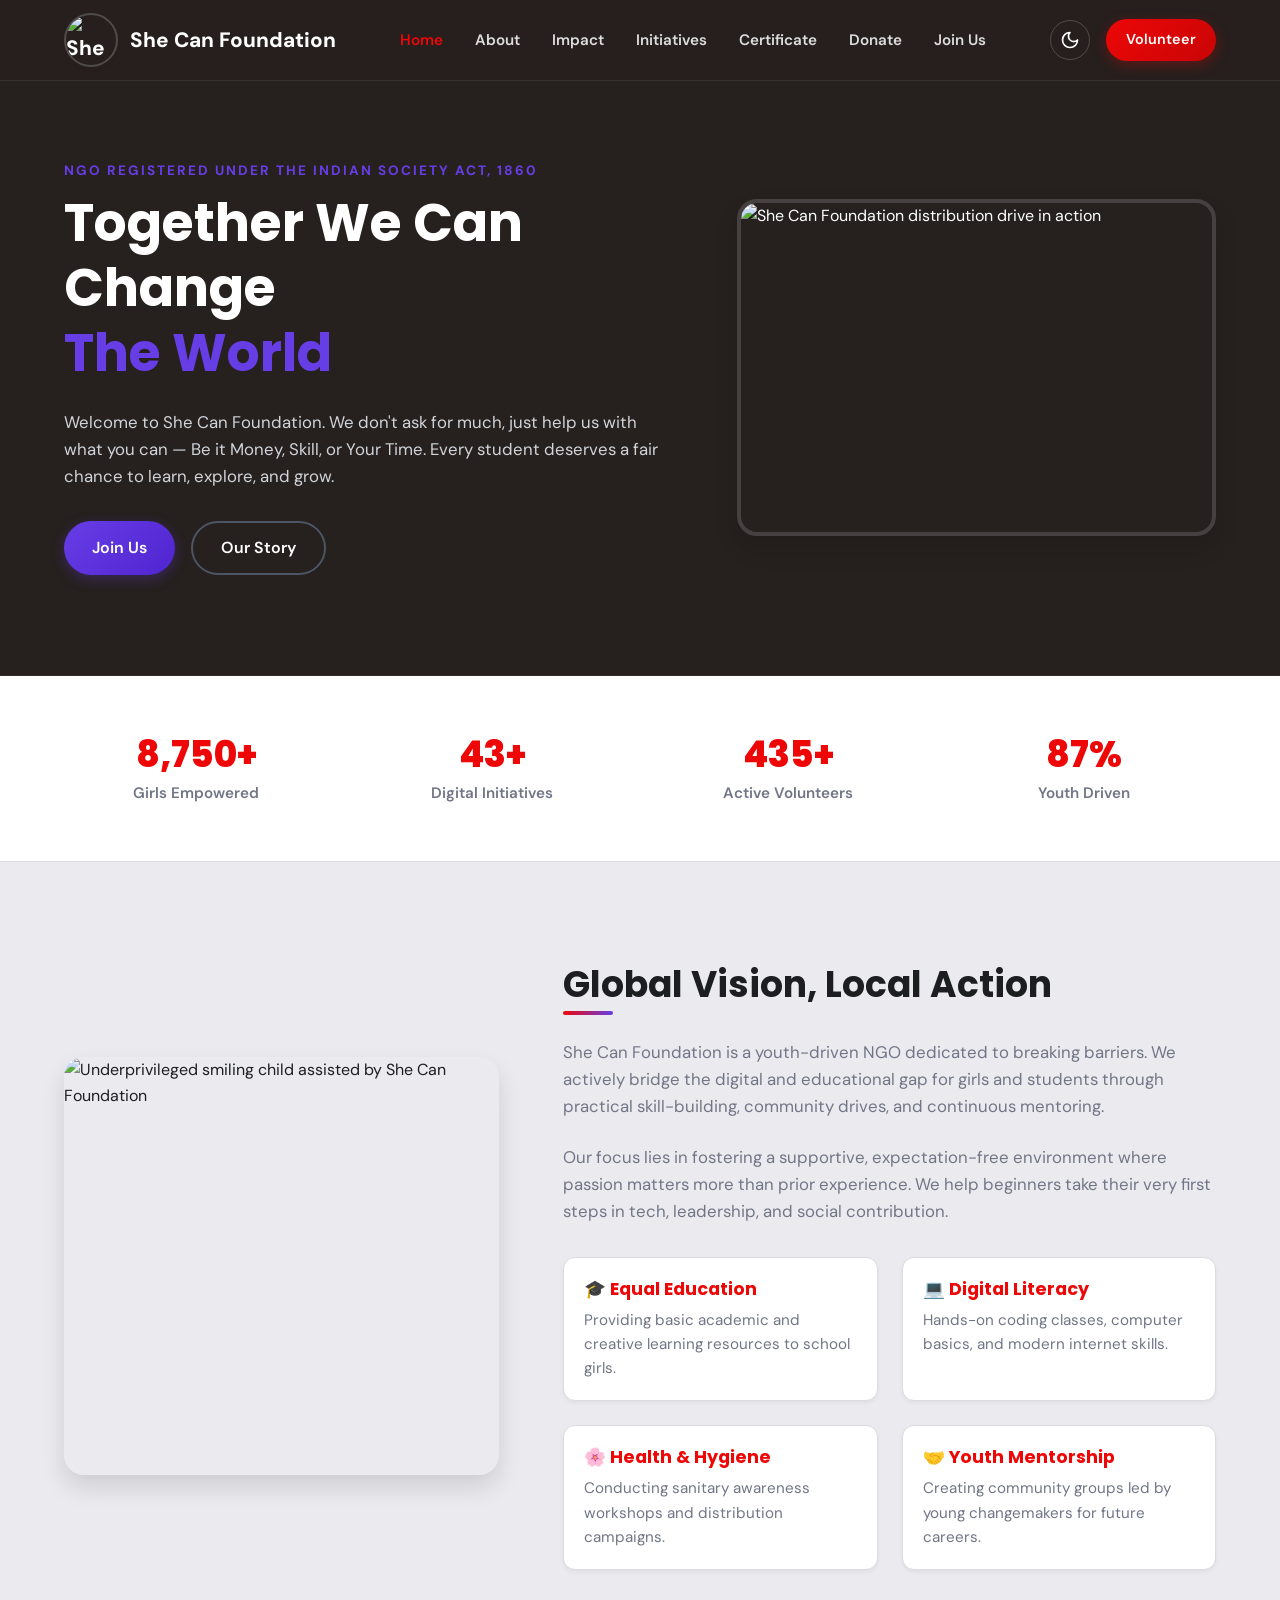
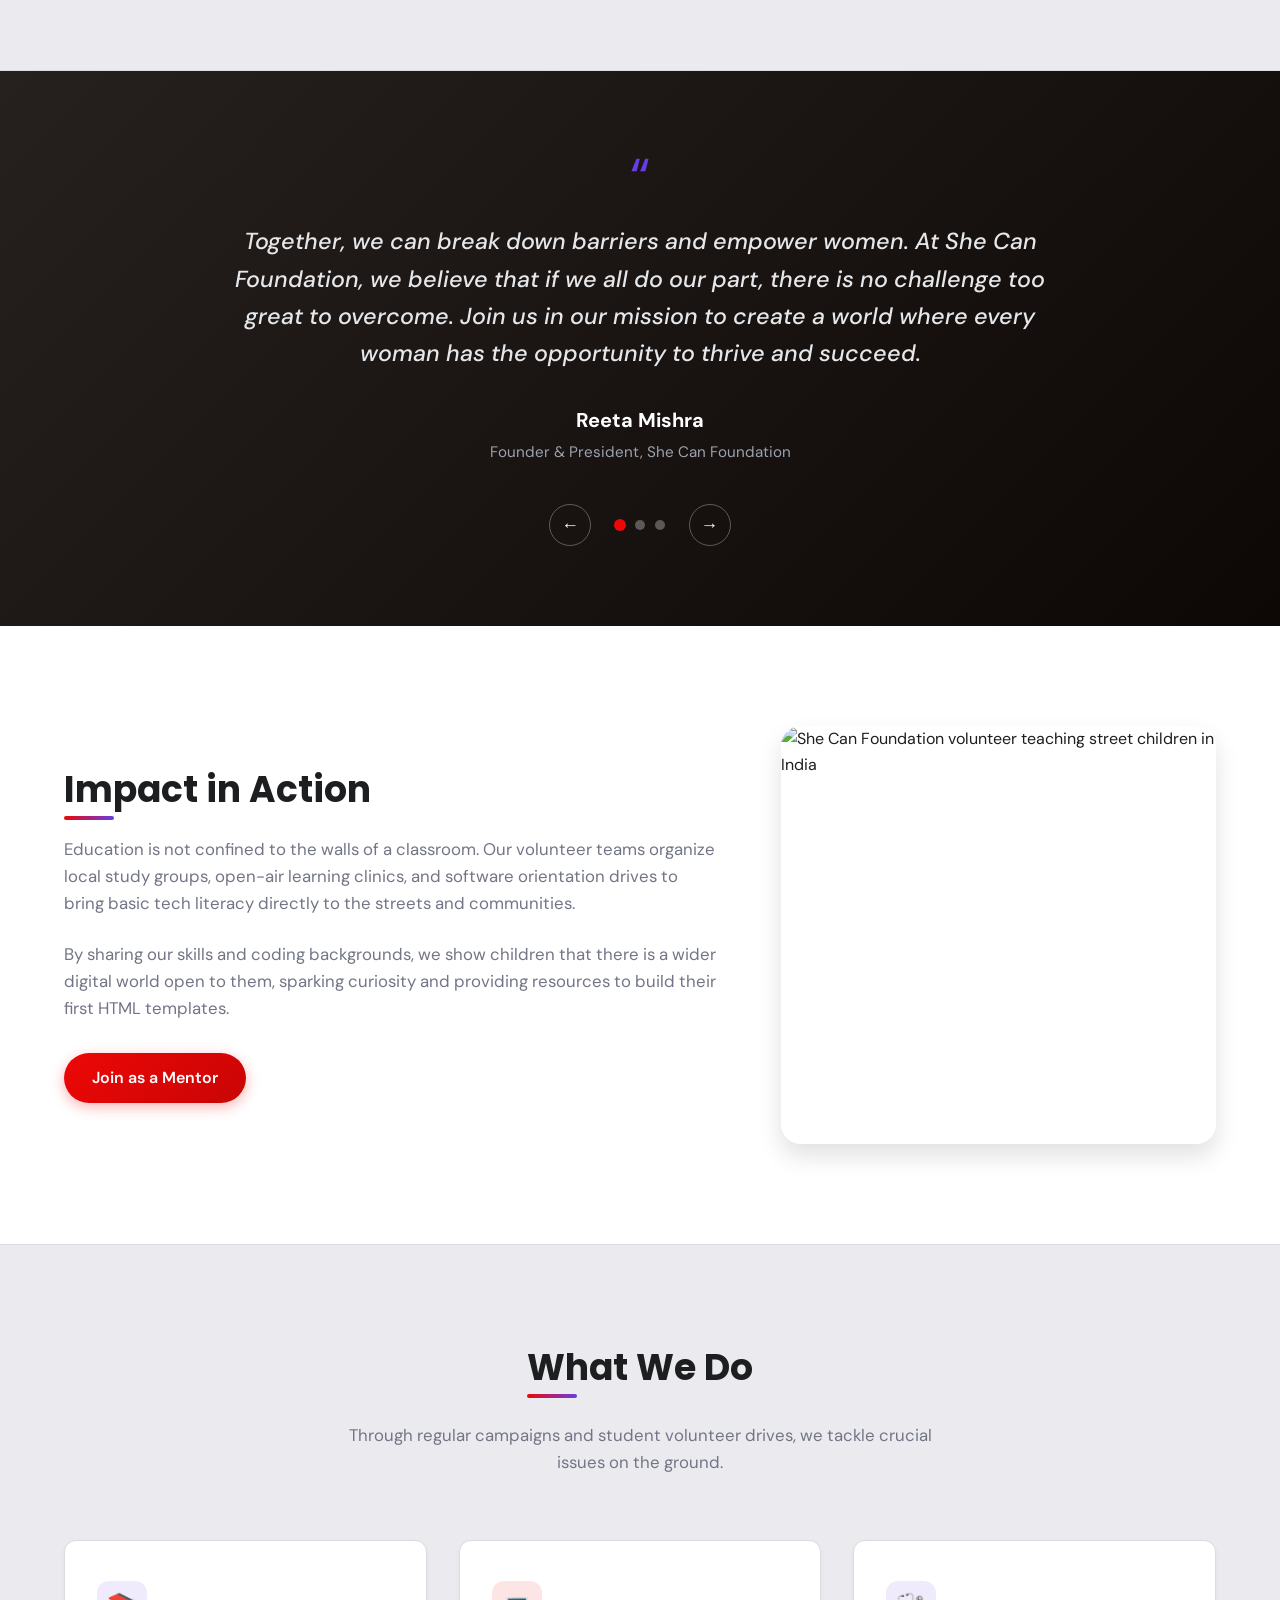
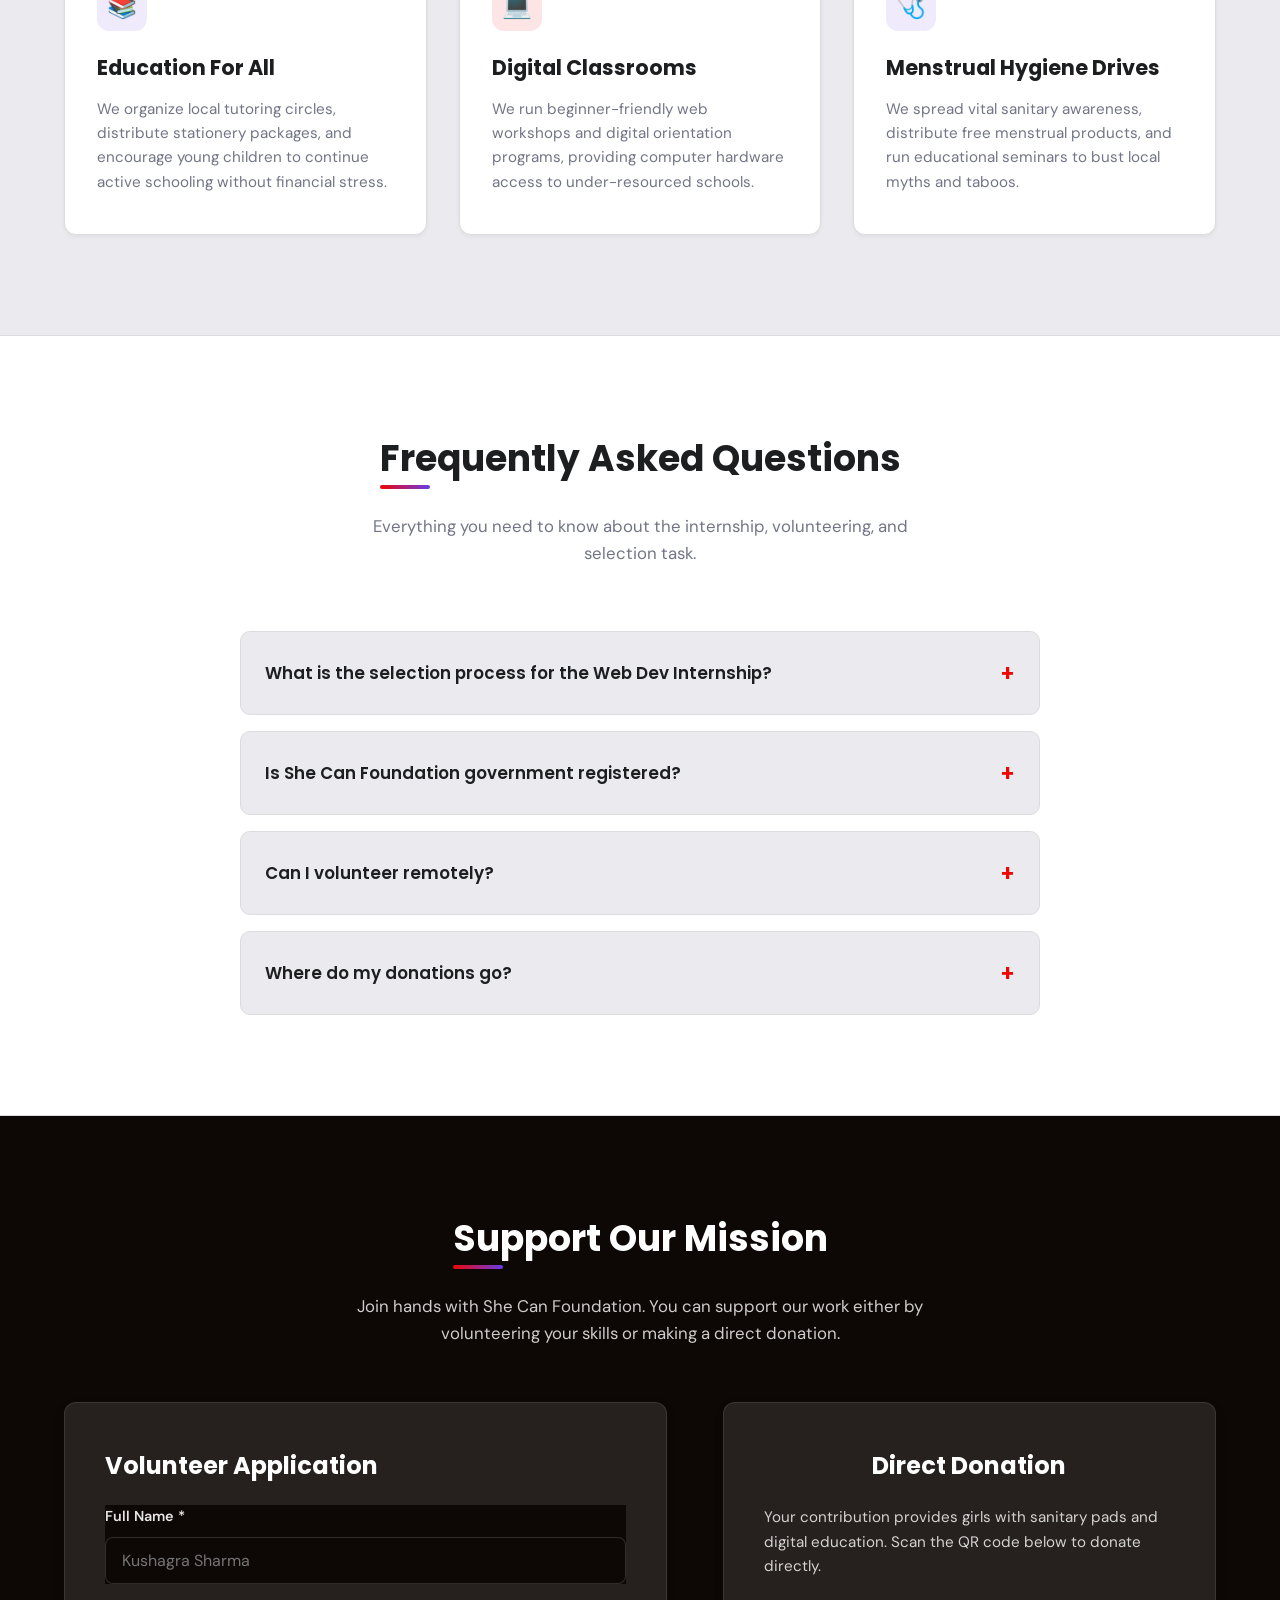
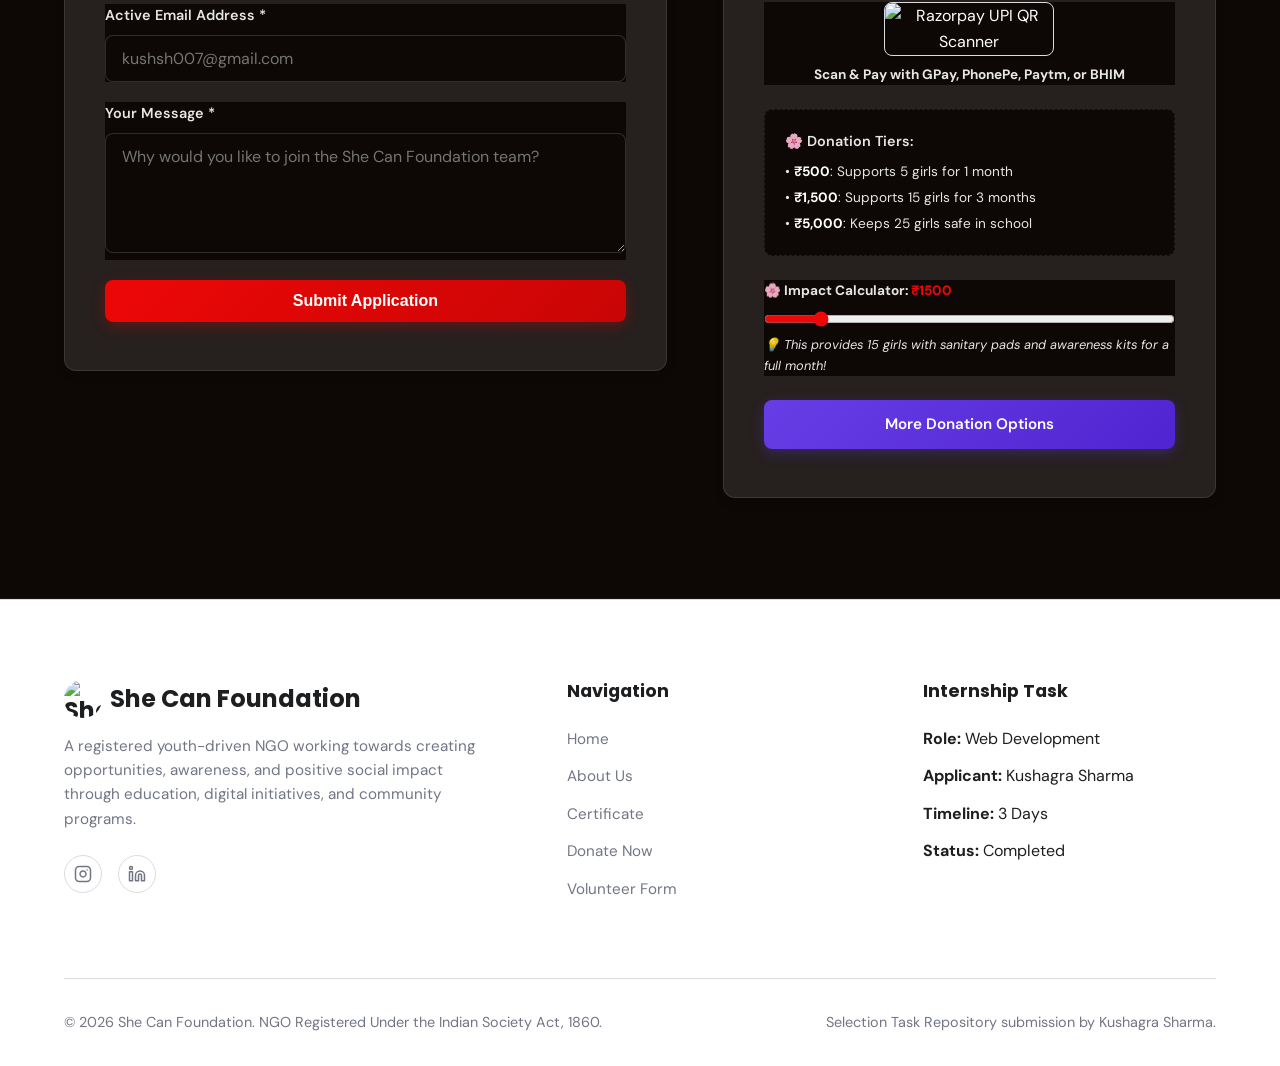
==== index.html @ 03399b02 "Add: Main homepage with hero, about, stats, testimonials, initiatives, FAQ, and join sections" ====
<!DOCTYPE html>
<html lang="en" data-theme="light">
<head>
  <meta charset="UTF-8">
  <meta name="viewport" content="width=device-width, initial-scale=1.0">
  <title>Welcome to She Can Foundation | NGO Registered under Indian Society Act</title>
  
  <!-- Prevent styling flashes in dark mode (FOUC) -->
  <meta name="color-scheme" content="light dark">
  <link rel="icon" type="image/jpeg" href="assets/favicon.jpg">
  <script>
    (function () {
      const savedTheme = localStorage.getItem("theme");
      const systemPrefersDark = window.matchMedia("(prefers-color-scheme: dark)").matches;
      if (savedTheme === "dark" || (!savedTheme && systemPrefersDark)) {
        document.documentElement.setAttribute("data-theme", "dark");
      } else {
        document.documentElement.setAttribute("data-theme", "light");
      }
    })();
  </script>

  <!-- Style link -->
  <link rel="stylesheet" href="style.css">
</head>
<body>

  <!-- --- Header / Navigation --- -->
  <header id="header">
    <div class="container">
      <div class="nav-wrapper">
        <!-- Logo -->
        <a href="#" class="logo" aria-label="She Can Foundation Home">
          <img src="assets/logo.jpg" alt="She Can Foundation Logo"> She Can Foundation
        </a>
        
        <!-- Navigation Links -->
        <nav>
          <ul class="nav-menu" id="nav-menu">
            <li><a href="#home" class="nav-link active">Home</a></li>
            <li><a href="#about" class="nav-link">About</a></li>
            <li><a href="#impact" class="nav-link">Impact</a></li>
            <li><a href="#initiatives" class="nav-link">Initiatives</a></li>
            <li><a href="certificate.html" class="nav-link">Certificate</a></li>
            <li><a href="donate.html" class="nav-link">Donate</a></li>
            <li><a href="#join" class="nav-link">Join Us</a></li>
          </ul>
        </nav>

        <!-- Right Header Actions (Toggle & CTA) -->
        <div class="nav-actions">
          <button class="theme-btn" id="theme-toggle" aria-label="Toggle light/dark theme">
            <!-- Moon Icon for dark mode switch -->
            <svg class="moon-icon" xmlns="http://www.w3.org/2000/svg" width="20" height="20" viewBox="0 0 24 24" fill="none" stroke="currentColor" stroke-width="2" stroke-linecap="round" stroke-linejoin="round">
              <path d="M12 3a6 6 0 0 0 9 9 9 9 0 1 1-9-9Z"/>
            </svg>
            <!-- Sun Icon for light mode switch -->
            <svg class="sun-icon" xmlns="http://www.w3.org/2000/svg" width="20" height="20" viewBox="0 0 24 24" fill="none" stroke="currentColor" stroke-width="2" stroke-linecap="round" stroke-linejoin="round">
              <circle cx="12" cy="12" r="4"/>
              <path d="M12 2v2M12 20v2M4.93 4.93l1.41 1.41M17.66 17.66l1.41 1.41M2 12h2M20 12h2M6.34 17.66l-1.41 1.41M19.07 4.93l-1.41 1.41"/>
            </svg>
          </button>
          
          <a href="#join" class="btn btn-primary" style="padding: 0.6rem 1.25rem; font-size: 0.9rem;">Volunteer</a>
          
          <!-- Mobile Menu Burger -->
          <button class="menu-toggle" id="menu-toggle" aria-label="Toggle mobile menu">
            <span></span>
            <span></span>
            <span></span>
          </button>
        </div>
      </div>
    </div>
  </header>

  <!-- --- Hero Section --- -->
  <section class="hero-section" id="home">
    <div class="container">
      <div class="hero-grid">
        <div class="hero-content">
          <p style="text-transform: uppercase; letter-spacing: 2px; font-weight: 700; color: var(--secondary-color); font-size: 0.85rem; margin-bottom: 0.5rem;">
            NGO Registered Under the Indian Society Act, 1860
          </p>
          <h1>Together We Can Change <br><span>The World</span></h1>
          <p>
            Welcome to She Can Foundation. We don't ask for much, just help us with what you can — Be it Money, Skill, or Your Time. Every student deserves a fair chance to learn, explore, and grow.
          </p>
          <div class="hero-buttons">
            <a href="#join" class="btn btn-secondary">Join Us</a>
            <a href="#about" class="btn btn-outline">Our Story</a>
          </div>
        </div>
        <div class="hero-image-wrapper">
          <img src="assets/original_hero.jpg" alt="She Can Foundation distribution drive in action" width="600" height="420" loading="eager">
        </div>
      </div>
    </div>
  </section>

  <!-- --- Stats Banner --- -->
  <section class="stats-section">
    <div class="container">
      <div class="stats-grid">
        <div class="stat-card">
          <h3 class="stat-num" data-target="10000" data-suffix="+">0</h3>
          <p>Girls Empowered</p>
        </div>
        <div class="stat-card">
          <h3 class="stat-num" data-target="50" data-suffix="+">0</h3>
          <p>Digital Initiatives</p>
        </div>
        <div class="stat-card">
          <h3 class="stat-num" data-target="500" data-suffix="+">0</h3>
          <p>Active Volunteers</p>
        </div>
        <div class="stat-card">
          <h3 class="stat-num" data-target="100" data-suffix="%">0</h3>
          <p>Youth Driven</p>
        </div>
      </div>
    </div>
  </section>

  <!-- --- About Section --- -->
  <section class="about-section" id="about">
    <div class="container">
      <div class="about-grid">
        <div class="about-image-wrapper">
          <img src="assets/original_about.jpg" alt="Underprivileged smiling child assisted by She Can Foundation" width="500" height="480" loading="lazy">
        </div>
        <div class="about-content">
          <h2>Global Vision, Local Action</h2>
          <p>
            She Can Foundation is a youth-driven NGO dedicated to breaking barriers. We actively bridge the digital and educational gap for girls and students through practical skill-building, community drives, and continuous mentoring.
          </p>
          <p>
            Our focus lies in fostering a supportive, expectation-free environment where passion matters more than prior experience. We help beginners take their very first steps in tech, leadership, and social contribution.
          </p>
          
          <div class="about-features">
            <div class="feature-box">
              <h4>🎓 Equal Education</h4>
              <p>Providing basic academic and creative learning resources to school girls.</p>
            </div>
            <div class="feature-box">
              <h4>💻 Digital Literacy</h4>
              <p>Hands-on coding classes, computer basics, and modern internet skills.</p>
            </div>
            <div class="feature-box">
              <h4>🌸 Health & Hygiene</h4>
              <p>Conducting sanitary awareness workshops and distribution campaigns.</p>
            </div>
            <div class="feature-box">
              <h4>🤝 Youth Mentorship</h4>
              <p>Creating community groups led by young changemakers for future careers.</p>
            </div>
          </div>
        </div>
      </div>
    </div>
  </section>

  <!-- --- Testimonials Section --- -->
  <section class="quote-section" id="testimonials">
    <div class="container">
      <div class="slider-container">
        <div class="quote-slide active">
          <div class="quote-icon">“</div>
          <p class="quote-text">
            Together, we can break down barriers and empower women. At She Can Foundation, we believe that if we all do our part, there is no challenge too great to overcome. Join us in our mission to create a world where every woman has the opportunity to thrive and succeed.
          </p>
          <div class="quote-author">Reeta Mishra</div>
          <div class="quote-author-title">Founder & President, She Can Foundation</div>
        </div>
        <div class="quote-slide">
          <div class="quote-icon">“</div>
          <p class="quote-text">
            Developing digital platforms for She Can Foundation allowed me to combine tech skills with social good. The selection process is creative, encouraging, and supports growth.
          </p>
          <div class="quote-author">Kushagra Sharma</div>
          <div class="quote-author-title">Web Development Lead Applicant</div>
        </div>
        <div class="quote-slide">
          <div class="quote-icon">“</div>
          <p class="quote-text">
            Teaching coding clinics to underprivileged girls is life-changing. Watching their faces light up as they build their first html page is the best reward possible.
          </p>
          <div class="quote-author">Ananya Sen</div>
          <div class="quote-author-title">Volunteer Mentor, Delhi Chapter</div>
        </div>
        
        <!-- Slider controls -->
        <div class="slider-controls">
          <button class="slider-btn prev-btn" aria-label="Previous quote">&#8592;</button>
          <div class="slider-dots">
            <span class="dot active" data-index="0"></span>
            <span class="dot" data-index="1"></span>
            <span class="dot" data-index="2"></span>
          </div>
          <button class="slider-btn next-btn" aria-label="Next quote">&#8594;</button>
        </div>
      </div>
    </div>
  </section>

  <!-- --- On-ground Activity Showcase Section --- -->
  <section class="activity-section" id="impact">
    <div class="container">
      <div class="activity-grid">
        <div class="activity-content">
          <h2>Impact in Action</h2>
          <p>
            Education is not confined to the walls of a classroom. Our volunteer teams organize local study groups, open-air learning clinics, and software orientation drives to bring basic tech literacy directly to the streets and communities.
          </p>
          <p>
            By sharing our skills and coding backgrounds, we show children that there is a wider digital world open to them, sparking curiosity and providing resources to build their first HTML templates.
          </p>
          <div style="margin-top: 2rem;">
            <a href="#join" class="btn btn-primary">Join as a Mentor</a>
          </div>
        </div>
        <div class="activity-image-wrapper">
          <img src="assets/original_activity.png" alt="She Can Foundation volunteer teaching street children in India" width="500" height="480" loading="lazy">
        </div>
      </div>
    </div>
  </section>

  <!-- --- Initiatives Section --- -->
  <section class="initiatives-section" id="initiatives">
    <div class="container">
      <div class="section-header text-center">
        <h2>What We Do</h2>
        <p style="max-width: 600px; margin: 1rem auto 0 auto;">Through regular campaigns and student volunteer drives, we tackle crucial issues on the ground.</p>
      </div>
      
      <div class="initiatives-grid">
        <!-- Card 1 -->
        <div class="initiative-card">
          <div class="card-icon">📚</div>
          <h3>Education For All</h3>
          <p>We organize local tutoring circles, distribute stationery packages, and encourage young children to continue active schooling without financial stress.</p>
        </div>
        <!-- Card 2 -->
        <div class="initiative-card accent-card">
          <div class="card-icon">💻</div>
          <h3>Digital Classrooms</h3>
          <p>We run beginner-friendly web workshops and digital orientation programs, providing computer hardware access to under-resourced schools.</p>
        </div>
        <!-- Card 3 -->
        <div class="initiative-card">
          <div class="card-icon">🩺</div>
          <h3>Menstrual Hygiene Drives</h3>
          <p>We spread vital sanitary awareness, distribute free menstrual products, and run educational seminars to bust local myths and taboos.</p>
        </div>
      </div>
    </div>
  </section>

  <!-- --- FAQ Section --- -->
  <section class="faq-section" id="faq">
    <div class="container">
      <div class="section-header text-center">
        <h2>Frequently Asked Questions</h2>
        <p style="max-width: 600px; margin: 1rem auto 0 auto;">Everything you need to know about the internship, volunteering, and selection task.</p>
      </div>
      <div class="faq-accordion">
        <div class="faq-item">
          <button class="faq-trigger">What is the selection process for the Web Dev Internship? <span>+</span></button>
          <div class="faq-content">
            <p>Our selection process is designed to encourage passionate beginners. It involves completing a simple, frontend-only task to showcase your CSS/JS layout capability, styling fidelity, and attention to detail. We prioritize enthusiasm and raw potential over years of experience.</p>
          </div>
        </div>
        <div class="faq-item">
          <button class="faq-trigger">Is She Can Foundation government registered? <span>+</span></button>
          <div class="faq-content">
            <p>Yes, She Can Foundation is registered under the Indian Society Act XXI of 1860 (Registration No. KAP/00504/2023-2024). You can check our official certificate in detail on our Certificate page.</p>
          </div>
        </div>
        <div class="faq-item">
          <button class="faq-trigger">Can I volunteer remotely? <span>+</span></button>
          <div class="faq-content">
            <p>Yes! We have both remote opportunities (such as web development, design, content creation) and on-ground drives (sanitary pad distributions, street teaching clinics). You can apply using the Volunteer Form above.</p>
          </div>
        </div>
        <div class="faq-item">
          <button class="faq-trigger">Where do my donations go? <span>+</span></button>
          <div class="faq-content">
            <p>Every donation directly funds our raw materials for sanitary pad kits and basic digital classroom hardware. We maintain a 100% transparent audit flow, which you can review on our transparent donate page.</p>
          </div>
        </div>
      </div>
    </div>
  </section>

  <!-- --- Contact / Join Section --- -->
  <section class="join-section" id="join">
    <div class="container">
      <div class="join-section-header text-center" style="margin-bottom: 3.5rem;">
        <h2>Support Our Mission</h2>
        <p style="max-width: 600px; margin: 1rem auto 0 auto;">Join hands with She Can Foundation. You can support our work either by volunteering your skills or making a direct donation.</p>
      </div>
      
      <div class="join-grid">
        <!-- Column 1: Volunteer Form -->
        <div class="form-card">
          <h3>Volunteer Application</h3>
          
          <!-- Success banner -->
          <div class="success-msg" id="form-success">
            Form Submitted Successfully! 🎉 We'll get back to you soon.
          </div>
          
          <form id="contact-form" action="#" method="POST" novalidate>
            <div class="form-group">
              <label for="user-name" class="form-label">Full Name *</label>
              <input type="text" id="user-name" name="name" class="form-control" placeholder="Kushagra Sharma" required>
            </div>
            
            <div class="form-group">
              <label for="user-email" class="form-label">Active Email Address *</label>
              <input type="email" id="user-email" name="email" class="form-control" placeholder="kushsh007@gmail.com" required>
            </div>
            
            <div class="form-group">
              <label for="user-message" class="form-label">Your Message *</label>
              <textarea id="user-message" name="message" class="form-control" placeholder="Why would you like to join the She Can Foundation team?" required></textarea>
            </div>
            
            <button type="submit" class="btn btn-primary" style="width: 100%; border-radius: 8px;">Submit Application</button>
          </form>
        </div>

        <!-- Column 2: Donation Column -->
        <div class="form-card" style="text-align: center;">
          <h3>Direct Donation</h3>
          <p style="font-size: 0.95rem; margin-bottom: 1.5rem; text-align: left;">
            Your contribution provides girls with sanitary pads and digital education. Scan the QR code below to donate directly.
          </p>
          
          <div style="margin: 1.5rem 0;">
            <img src="assets/razorpay_upi_qr.jpg" alt="Razorpay UPI QR Scanner" style="max-width: 170px; margin: 0 auto; border-radius: 8px; border: 1px solid var(--border-color); box-shadow: var(--shadow-sm); display: block;">
            <p style="font-size: 0.85rem; font-weight: 700; margin-top: 0.5rem; color: var(--text-main);">
              Scan & Pay with GPay, PhonePe, Paytm, or BHIM
            </p>
          </div>
          
          <div style="margin-top: 1.5rem; text-align: left; padding: 1.25rem; background-color: var(--bg-dark-deep); border-radius: 8px; border: 1px dashed rgba(255, 255, 255, 0.15);">
            <p style="font-size: 0.9rem; font-weight: 600; margin-bottom: 0.5rem; color: var(--white);">🌸 Donation Tiers:</p>
            <p style="font-size: 0.85rem; margin: 0 0 0.25rem 0; color: rgba(255, 255, 255, 0.8);">• <strong>₹500</strong>: Supports 5 girls for 1 month</p>
            <p style="font-size: 0.85rem; margin: 0 0 0.25rem 0; color: rgba(255, 255, 255, 0.8);">• <strong>₹1,500</strong>: Supports 15 girls for 3 months</p>
            <p style="font-size: 0.85rem; margin: 0; color: rgba(255, 255, 255, 0.8);">• <strong>₹5,000</strong>: Keeps 25 girls safe in school</p>
          </div>

          <!-- Impact Range Slider -->
          <div style="margin-top: 1.5rem; text-align: left;">
            <label for="direct-amount-slider" class="form-label" style="font-size: 0.85rem; font-weight: 700; color: rgba(255, 255, 255, 0.9);">
              🌸 Impact Calculator: <span id="direct-slider-val" style="color: var(--primary-color);">₹1500</span>
            </label>
            <input type="range" id="direct-amount-slider" min="300" max="10000" step="100" value="1500" style="width: 100%; accent-color: var(--primary-color); cursor: pointer; margin-bottom: 0.5rem;">
            <p id="direct-impact-desc" style="font-size: 0.8rem; font-style: italic; color: rgba(255, 255, 255, 0.7); margin: 0;">💡 This will provide 15 girls with sanitary pads for 1 month!</p>
          </div>
          
          <a href="donate.html" class="btn btn-secondary" style="width: 100%; border-radius: 8px; margin-top: 1.5rem; font-size: 0.95rem;">More Donation Options</a>
        </div>
      </div>
    </div>
  </section>

  <!-- --- Footer --- -->
  <footer>
    <div class="container">
      <div class="footer-grid">
        <div class="footer-about">
          <h3 style="display: flex; align-items: center; gap: 0.5rem; margin-bottom: 1rem;">
            <img src="assets/logo.jpg" alt="She Can Foundation Logo" style="height: 38px; width: 38px; border-radius: 50%;"> She Can Foundation
          </h3>
          <p>
            A registered youth-driven NGO working towards creating opportunities, awareness, and positive social impact through education, digital initiatives, and community programs.
          </p>
          <div class="social-links">
            <a href="https://www.instagram.com/shecanfoundation.ngo/" target="_blank" rel="noopener noreferrer" class="social-btn" aria-label="Follow us on Instagram">
              <svg xmlns="http://www.w3.org/2000/svg" width="18" height="18" viewBox="0 0 24 24" fill="none" stroke="currentColor" stroke-width="2" stroke-linecap="round" stroke-linejoin="round">
                <rect x="2" y="2" width="20" height="20" rx="5" ry="5"/>
                <path d="M16 11.37A4 4 0 1 1 12.63 8 4 4 0 0 1 16 11.37zM17.5 6.5h.01"/>
              </svg>
            </a>
            <a href="https://www.linkedin.com/company/shecanfoundation" target="_blank" rel="noopener noreferrer" class="social-btn" aria-label="Connect on LinkedIn">
              <svg xmlns="http://www.w3.org/2000/svg" width="18" height="18" viewBox="0 0 24 24" fill="none" stroke="currentColor" stroke-width="2" stroke-linecap="round" stroke-linejoin="round">
                <path d="M16 8a6 6 0 0 1 6 6v7h-4v-7a2 2 0 0 0-2-2 2 2 0 0 0-2 2v7h-4v-7a6 6 0 0 1 6-6z"/>
                <rect x="2" y="9" width="4" height="12"/>
                <circle cx="4" cy="4" r="2"/>
              </svg>
            </a>
          </div>
        </div>
        
        <div class="footer-links">
          <h4>Navigation</h4>
          <ul>
            <li><a href="#home">Home</a></li>
            <li><a href="#about">About Us</a></li>
            <li><a href="certificate.html">Certificate</a></li>
            <li><a href="donate.html">Donate Now</a></li>
            <li><a href="#join">Volunteer Form</a></li>
          </ul>
        </div>
        
        <div class="footer-links">
          <h4>Internship Task</h4>
          <ul>
            <li><strong>Role:</strong> Web Development</li>
            <li><strong>Applicant:</strong> Kushagra Sharma</li>
            <li><strong>Timeline:</strong> 3 Days</li>
            <li><strong>Status:</strong> Completed</li>
          </ul>
        </div>
      </div>
      
      <div class="footer-bottom">
        <p>&copy; 2026 She Can Foundation. NGO Registered Under the Indian Society Act, 1860.</p>
        <p>Selection Task Repository submission by Kushagra Sharma.</p>
      </div>
    </div>
  </footer>

  <!-- Script link -->
  <script src="script.js"></script>
</body>
</html>
---- style.css ----
/* 
  =========================================
  SHE CAN FOUNDATION - SELECTION TASK STYLES
  =========================================
  Clean, modern, and basic CSS.
  Directly inspired by shecanfoundation.org:
  - Typography: Poppins & DM Sans
  - Brand Colors: Royal Purple (#673de6) & Logo Orange-Red (#ff4d15)
  - Section Backgrounds: Alternating Dark Charcoal (#26201e), Lavender-Gray (#ebebef), and White (#ffffff)
*/

/* --- Google Fonts --- */
@import url('https://fonts.googleapis.com/css2?family=DM+Sans:wght@400;500;700&family=Poppins:wght@400;500;600;700;800&display=swap');

/* --- Design Tokens / Variables --- */
:root {
  /* Color Scheme - shecanfoundation.org original branding */
  --primary-color: #ed0707;       /* Original brand highlight/button color (bright red) */
  --primary-hover: #c90505;
  --secondary-color: #673de6;     /* Royal Purple (Logo color) */
  --secondary-hover: #5025d1;
  --text-main: #1d1e20;           /* Off-black body text */
  --text-muted: #727586;          /* Muted gray text */
  --bg-main: #ffffff;             
  --bg-subtle: #ebebef;           /* Original light gray background block (rgb(235, 235, 239)) */
  --bg-dark: #26201e;             /* Original dark background banner (rgb(38, 32, 30)) */
  --bg-dark-deep: #0d0705;        /* Original very dark background (rgb(13, 7, 5)) */
  --white: #ffffff;
  --border-color: #dadce0;        
  
  /* Shadow Effects */
  --shadow-sm: 0 2px 4px rgba(0, 0, 0, 0.05);
  --shadow-md: 0 4px 12px rgba(0, 0, 0, 0.08);
  --shadow-lg: 0 12px 24px rgba(0, 0, 0, 0.12);
  
  /* Layout spacing */
  --border-radius: 12px;
  --transition-speed: 0.3s;
}

/* --- Dark Theme Tokens --- */
[data-theme="dark"] {
  --text-main: #f2f3f6;
  --text-muted: #9ca3af;
  --bg-main: #0f172a;             /* Slate dark background */
  --bg-subtle: #1e293b;           /* Slate lighter background */
  --border-color: #334155;
  --shadow-md: 0 4px 12px rgba(0, 0, 0, 0.3);
  --shadow-lg: 0 12px 24px rgba(0, 0, 0, 0.4);
}

/* --- Base Resets --- */
* {
  margin: 0;
  padding: 0;
  box-sizing: border-box;
}

html {
  scroll-behavior: smooth;
  font-family: 'DM Sans', sans-serif;
  color: var(--text-main);
  background-color: var(--bg-main);
  transition: background-color var(--transition-speed), color var(--transition-speed);
}

body {
  line-height: 1.6;
  overflow-x: hidden;
}

img {
  max-width: 100%;
  height: auto;
  display: block;
}

a {
  text-decoration: none;
  color: inherit;
}

/* --- Typography --- */
h1, h2, h3, h4, h5, h6 {
  font-family: 'Poppins', sans-serif;
  font-weight: 700;
  line-height: 1.25;
  color: var(--text-main);
}

h1 {
  font-size: clamp(2rem, 1.2rem + 3.5vw, 3.25rem);
}

h2 {
  font-size: clamp(1.5rem, 1rem + 2.5vw, 2.25rem);
  margin-bottom: 1rem;
  position: relative;
  display: inline-block;
}

/* Elegant decorative line under main headings */
h2::after {
  content: '';
  position: absolute;
  left: 0;
  bottom: -8px;
  width: 50px;
  height: 4px;
  background: linear-gradient(to right, var(--primary-color), var(--secondary-color));
  border-radius: 2px;
}

p {
  color: var(--text-muted);
  font-size: 1.05rem;
  margin-bottom: 1.5rem;
}

/* --- Helper Classes / Utilities --- */
.container {
  max-width: 1200px;
  margin: 0 auto;
  padding: 0 1.5rem;
}

.text-center {
  text-align: center;
}

.btn {
  display: inline-flex;
  align-items: center;
  justify-content: center;
  padding: 0.75rem 1.75rem;
  font-weight: 600;
  font-size: 1rem;
  border-radius: 30px;
  cursor: pointer;
  transition: all var(--transition-speed) ease;
  border: none;
  gap: 0.5rem;
}

.btn-primary {
  background: linear-gradient(135deg, var(--primary-color), var(--primary-hover));
  color: var(--white);
  box-shadow: 0 4px 14px rgba(237, 7, 7, 0.3);
}

.btn-primary:hover {
  transform: translateY(-2px);
  box-shadow: 0 6px 20px rgba(237, 7, 7, 0.5);
}

.btn-secondary {
  background: linear-gradient(135deg, var(--secondary-color), var(--secondary-hover));
  color: var(--white);
  box-shadow: 0 4px 14px rgba(103, 61, 230, 0.3);
}

.btn-secondary:hover {
  transform: translateY(-2px);
  box-shadow: 0 6px 20px rgba(103, 61, 230, 0.5);
}

.btn-outline {
  border: 2px solid var(--border-color);
  background-color: transparent;
  color: var(--text-main);
}

.btn-outline:hover {
  border-color: var(--primary-color);
  color: var(--primary-color);
  background-color: rgba(103, 61, 230, 0.05);
}

/* --- Header & Navigation --- */
header {
  position: fixed;
  top: 0;
  left: 0;
  width: 100%;
  z-index: 1000;
  background-color: rgba(38, 32, 30, 0.95); /* Transparent original dark charcoal */
  backdrop-filter: blur(10px);
  -webkit-backdrop-filter: blur(10px);
  border-bottom: 1px solid rgba(255, 255, 255, 0.08);
  transition: background-color var(--transition-speed);
}

[data-theme="dark"] header {
  background-color: rgba(15, 23, 42, 0.95);
}

header.scrolled {
  box-shadow: var(--shadow-sm);
  background-color: rgb(38, 32, 30); /* Solid original dark charcoal */
}

.nav-wrapper {
  display: flex;
  justify-content: space-between;
  align-items: center;
  height: 80px;
}

.logo {
  font-size: 1.3rem;
  font-weight: 800;
  color: #ffffff; /* White logo text for high-contrast on dark header */
  display: flex;
  align-items: center;
  gap: 0.75rem;
  transition: color var(--transition-speed);
}

.logo img {
  height: 54px;
  width: 54px;
  border-radius: 50%;
  object-fit: cover;
  border: 2px solid rgba(255, 255, 255, 0.2);
  box-shadow: var(--shadow-sm);
}

.nav-menu {
  display: flex;
  align-items: center;
  gap: 2rem;
  list-style: none;
}

.nav-link {
  font-weight: 600;
  font-size: 0.95rem;
  color: rgba(255, 255, 255, 0.85); /* Readable light text on dark header */
  transition: color var(--transition-speed);
}

.nav-link:hover,
.nav-link.active {
  color: var(--primary-color); /* Hover / active red */
}

.nav-actions {
  display: flex;
  align-items: center;
  gap: 1rem;
}

/* Theme Toggle Button */
.theme-btn {
  background: transparent;
  border: 1px solid rgba(255, 255, 255, 0.2);
  width: 40px;
  height: 40px;
  border-radius: 50%;
  cursor: pointer;
  display: flex;
  align-items: center;
  justify-content: center;
  color: #ffffff; /* White icon */
  transition: all var(--transition-speed);
}

.theme-btn:hover {
  background-color: rgba(255, 255, 255, 0.1);
  border-color: var(--primary-color);
}

.theme-btn .sun-icon {
  display: none;
}

.theme-btn .moon-icon {
  display: block;
}

[data-theme="dark"] .theme-btn .sun-icon {
  display: block;
}

[data-theme="dark"] .theme-btn .moon-icon {
  display: none;
}

/* Mobile Menu Toggle */
.menu-toggle {
  display: none;
  background: transparent;
  border: none;
  cursor: pointer;
  flex-direction: column;
  gap: 6px;
  padding: 5px;
}

.menu-toggle span {
  display: block;
  width: 25px;
  height: 3px;
  background-color: var(--text-main);
  border-radius: 3px;
  transition: all var(--transition-speed);
}

/* --- Hero Section --- */
.hero-section {
  padding: 160px 0 100px 0;
  background-color: var(--bg-dark); /* Original Dark Charcoal background */
  color: var(--white);
  border-bottom: 1px solid #332d2b;
}

.hero-section h1 {
  color: var(--white);
}

.hero-section h1 span {
  color: var(--secondary-color);
}

.hero-section p {
  color: #d1d5db; /* Light gray body text */
}

.hero-section .btn-outline {
  border-color: #4b5563;
  color: var(--white);
}

.hero-section .btn-outline:hover {
  background-color: rgba(255, 255, 255, 0.1);
  border-color: var(--white);
}

.hero-grid {
  display: grid;
  grid-template-columns: 1.12fr 0.88fr;
  align-items: center;
  gap: 4rem;
}

.hero-content h1 {
  margin-bottom: 1.5rem;
}

.hero-content p {
  margin-bottom: 2rem;
}

.hero-buttons {
  display: flex;
  gap: 1rem;
  flex-wrap: wrap;
}

.hero-image-wrapper {
  position: relative;
  display: flex;
  justify-content: center;
}

.hero-image-wrapper img {
  border-radius: 20px;
  box-shadow: var(--shadow-lg);
  width: 100%;
  max-height: 420px;
  object-fit: cover;
  border: 4px solid rgba(255, 255, 255, 0.15);
}

/* --- Stats / Impact Bar --- */
.stats-section {
  background-color: var(--bg-main); /* White divider section */
  padding: 3.5rem 0;
  border-bottom: 1px solid var(--border-color);
}

.stats-grid {
  display: grid;
  grid-template-columns: repeat(4, 1fr);
  gap: 2rem;
}

.stat-card {
  text-align: center;
}

.stat-card h3 {
  font-size: 2.25rem;
  font-weight: 800;
  color: var(--primary-color);
  margin-bottom: 0.25rem;
}

.stat-card p {
  margin: 0;
  font-weight: 600;
  font-size: 0.95rem;
}

/* --- About Section --- */
.about-section {
  padding: 100px 0;
  background-color: var(--bg-subtle); /* Original light lavender-gray background */
  border-bottom: 1px solid var(--border-color);
}

.about-grid {
  display: grid;
  grid-template-columns: 0.8fr 1.2fr;
  align-items: center;
  gap: 4rem;
}

.about-image-wrapper img {
  border-radius: 20px;
  box-shadow: var(--shadow-lg);
  max-height: 480px;
  width: 100%;
  object-fit: cover;
}

.about-content h2 {
  margin-bottom: 2rem;
}

.about-features {
  display: grid;
  grid-template-columns: 1fr 1fr;
  gap: 1.5rem;
  margin-top: 2rem;
}

.feature-box {
  background-color: var(--bg-main); /* White boxes on gray background */
  padding: 1.25rem;
  border-radius: var(--border-radius);
  border: 1px solid var(--border-color);
  box-shadow: var(--shadow-sm);
}

.feature-box h4 {
  font-size: 1.1rem;
  margin-bottom: 0.5rem;
  color: var(--primary-color);
}

.feature-box p {
  font-size: 0.95rem;
  margin: 0;
}

/* --- Founder Quote Section --- */
.quote-section {
  background: linear-gradient(135deg, var(--bg-dark), var(--bg-dark-deep)); /* Original Dark Quote block */
  color: var(--white);
  padding: 80px 0;
}

[data-theme="dark"] .quote-section {
  background: linear-gradient(135deg, #090d16, #160e33);
}

.quote-wrapper {
  max-width: 800px;
  margin: 0 auto;
  text-align: center;
}

.quote-icon {
  font-size: 3.5rem;
  line-height: 1;
  color: var(--secondary-color);
  margin-bottom: 1rem;
}

.quote-text {
  font-size: clamp(1.1rem, 1rem + 1vw, 1.45rem);
  font-style: italic;
  font-weight: 500;
  line-height: 1.6;
  margin-bottom: 2rem;
  color: #e5e7eb;
}

.quote-author {
  font-weight: 700;
  font-size: 1.25rem;
  color: var(--white);
}

.quote-author-title {
  font-size: 0.95rem;
  color: #9ca3af;
  margin-top: 0.25rem;
}

/* --- On-ground Activity Showcase Section --- */
.activity-section {
  padding: 100px 0;
  background-color: var(--bg-main); /* White background section */
  border-bottom: 1px solid var(--border-color);
}

.activity-grid {
  display: grid;
  grid-template-columns: 1.2fr 0.8fr;
  align-items: center;
  gap: 4rem;
}

.activity-content h2 {
  margin-bottom: 1.5rem;
}

.activity-image-wrapper img {
  border-radius: 20px;
  box-shadow: var(--shadow-lg);
  max-height: 480px;
  width: 100%;
  object-fit: cover;
}

/* --- Initiatives Section --- */
.initiatives-section {
  padding: 100px 0;
  background-color: var(--bg-subtle); /* Original light lavender-gray background */
  border-bottom: 1px solid var(--border-color);
}

.section-header {
  margin-bottom: 4rem;
}

.initiatives-grid {
  display: grid;
  grid-template-columns: repeat(3, 1fr);
  gap: 2rem;
}

.initiative-card {
  background-color: var(--bg-main); /* White cards on gray section */
  padding: 2.5rem 2rem;
  border-radius: var(--border-radius);
  border: 1px solid var(--border-color);
  box-shadow: var(--shadow-sm);
  transition: all var(--transition-speed) ease;
}

.initiative-card:hover {
  transform: translateY(-8px);
  box-shadow: var(--shadow-lg);
  border-color: var(--primary-color);
}

.card-icon {
  width: 50px;
  height: 50px;
  border-radius: 12px;
  background-color: rgba(103, 61, 230, 0.1);
  display: flex;
  align-items: center;
  justify-content: center;
  font-size: 1.5rem;
  color: var(--primary-color);
  margin-bottom: 1.5rem;
}

.initiative-card.accent-card .card-icon {
  background-color: rgba(237, 7, 7, 0.1);
  color: var(--primary-color);
}

.initiative-card h3 {
  font-size: 1.3rem;
  margin-bottom: 1rem;
}

.initiative-card p {
  font-size: 0.95rem;
  margin: 0;
}

/* --- Join/Contact Section --- */
.join-section {
  padding: 100px 0;
  background-color: var(--bg-dark-deep); /* Dark background to match original */
  color: var(--white);
  border-bottom: 1px solid rgba(255, 255, 255, 0.05);
}

.join-section-header {
  margin-bottom: 3.5rem;
}

.join-section-header h2 {
  color: var(--white);
}

.join-section-header p {
  color: rgba(255, 255, 255, 0.8) !important;
}

.join-grid {
  display: grid;
  grid-template-columns: 1.1fr 0.9fr; /* Left: Volunteer Form, Right: Donation Column */
  gap: 3.5rem;
  align-items: start;
}

/* Form Styling */
.form-card {
  background-color: var(--bg-dark); /* Midnight purple card background on dark section */
  padding: 3rem 2.5rem;
  border-radius: var(--border-radius);
  border: 1px solid rgba(255, 255, 255, 0.1);
  box-shadow: var(--shadow-md);
}

.form-card h3 {
  font-size: 1.5rem;
  margin-bottom: 1.5rem;
  color: var(--white);
}

.form-card p {
  color: rgba(255, 255, 255, 0.8) !important;
}

.join-section .form-label {
  color: rgba(255, 255, 255, 0.9);
}

.join-section .form-control {
  background-color: var(--bg-dark-deep);
  border: 1px solid rgba(255, 255, 255, 0.15);
  color: var(--white);
}

.join-section .form-control:focus {
  border-color: var(--primary-color);
  box-shadow: 0 0 0 3px rgba(237, 7, 7, 0.3);
}

.join-section .form-card div {
  background-color: var(--bg-dark-deep) !important;
  border-color: rgba(255, 255, 255, 0.1) !important;
}

.join-section .form-card div p {
  color: rgba(255, 255, 255, 0.9) !important;
}

.join-section .form-card div p strong {
  color: var(--white) !important;
}

.form-group {
  margin-bottom: 1.25rem;
}

.form-label {
  display: block;
  font-size: 0.9rem;
  font-weight: 600;
  margin-bottom: 0.5rem;
  color: var(--text-main);
  text-align: left;
}

.form-control {
  width: 100%;
  padding: 0.75rem 1rem;
  font-size: 1rem;
  font-family: inherit;
  border: 1px solid var(--border-color);
  background-color: var(--bg-main);
  color: var(--text-main);
  border-radius: 8px;
  transition: all var(--transition-speed);
}

.form-control:focus {
  outline: none;
  border-color: var(--primary-color);
  box-shadow: 0 0 0 3px rgba(103, 61, 230, 0.15);
}

textarea.form-control {
  resize: vertical;
  min-height: 120px;
}

/* Success Message Overlay style */
.success-msg {
  display: none;
  background-color: #d1fae5;
  border: 1px solid #10b981;
  color: #065f46;
  padding: 1rem;
  border-radius: 8px;
  margin-bottom: 1.5rem;
  text-align: center;
  font-weight: 600;
}

[data-theme="dark"] .success-msg {
  background-color: #064e3b;
  border-color: #059669;
  color: #a7f3d0;
}

/* --- Footer --- */
footer {
  background-color: var(--bg-main); /* Original white footer background */
  padding: 5rem 0 2rem 0;
  border-top: 1px solid var(--border-color);
}

.footer-grid {
  display: grid;
  grid-template-columns: 1.5fr 1fr 1fr;
  gap: 4rem;
  margin-bottom: 4rem;
}

.footer-about h3 {
  font-size: 1.5rem;
  margin-bottom: 1rem;
}

.footer-about p {
  font-size: 0.95rem;
  margin-bottom: 1.5rem;
}

.social-links {
  display: flex;
  gap: 1rem;
}

.social-btn {
  width: 38px;
  height: 38px;
  border-radius: 50%;
  border: 1px solid var(--border-color);
  background-color: var(--bg-main);
  display: flex;
  align-items: center;
  justify-content: center;
  color: var(--text-muted);
  transition: all var(--transition-speed);
}

.social-btn:hover {
  background-color: var(--primary-color);
  color: var(--white);
  border-color: var(--primary-color);
}

.footer-links h4 {
  font-size: 1.1rem;
  margin-bottom: 1.5rem;
  color: var(--text-main);
}

.footer-links ul {
  list-style: none;
}

.footer-links li {
  margin-bottom: 0.75rem;
}

.footer-links a {
  font-size: 0.95rem;
  color: var(--text-muted);
  transition: color var(--transition-speed);
}

.footer-links a:hover {
  color: var(--primary-color);
}

.footer-bottom {
  border-top: 1px solid var(--border-color);
  padding-top: 2rem;
  display: flex;
  justify-content: space-between;
  align-items: center;
  flex-wrap: wrap;
  gap: 1rem;
}

.footer-bottom p {
  margin: 0;
  font-size: 0.9rem;
}

/* --- Responsive Media Queries --- */

@media (max-width: 992px) {
  .hero-grid,
  .about-grid,
  .activity-grid,
  .join-grid {
    grid-template-columns: 1fr;
    gap: 3rem;
  }
  
  .hero-image-wrapper {
    order: -1;
  }
  
  .hero-image-wrapper img,
  .about-image-wrapper img,
  .activity-image-wrapper img {
    max-height: 350px;
    width: 100%;
  }

  .initiatives-grid {
    grid-template-columns: 1fr 1fr;
  }
  
  .footer-grid {
    grid-template-columns: 1fr 1fr;
    gap: 2.5rem;
  }
  
  .footer-about {
    grid-column: span 2;
  }
}

@media (max-width: 768px) {
  .nav-menu {
    position: fixed;
    top: 80px;
    left: -100%;
    width: 100%;
    height: calc(100vh - 80px);
    background-color: #26201e; /* Same dark charcoal as header */
    flex-direction: column;
    padding: 3rem 1.5rem;
    gap: 2rem;
    align-items: start;
    transition: left var(--transition-speed) ease;
    border-top: 1px solid rgba(255, 255, 255, 0.1);
    box-shadow: var(--shadow-md);
  }
  
  .nav-menu.active {
    left: 0;
  }
  
  .menu-toggle {
    display: flex;
  }
  
  /* Menu Hamburger Animation */
  .menu-toggle.active span:nth-child(1) {
    transform: rotate(45deg) translate(6px, 6px);
  }
  
  .menu-toggle.active span:nth-child(2) {
    opacity: 0;
  }
  
  .menu-toggle.active span:nth-child(3) {
    transform: rotate(-45deg) translate(6px, -6px);
  }
  
  .stats-grid {
    grid-template-columns: 1fr 1fr;
  }
  
  .about-features {
    grid-template-columns: 1fr;
  }

  .initiatives-grid {
    grid-template-columns: 1fr;
  }
  
  .form-card {
    padding: 2rem 1.5rem;
  }
}

@media (max-width: 480px) {
  .stats-grid {
    grid-template-columns: 1fr;
  }
  
  .footer-grid {
    grid-template-columns: 1fr;
  }
  
  .footer-about {
    grid-column: span 1;
  }
  
  .hero-buttons {
    flex-direction: column;
  }
  
  .hero-buttons .btn {
    width: 100%;
  }
  
  .footer-bottom {
    flex-direction: column;
    text-align: center;
  }
}

/* --- Interactive Testimonial Slider Styles --- */
.slider-container {
  position: relative;
  max-width: 850px;
  margin: 0 auto;
  min-height: 250px;
  display: flex;
  flex-direction: column;
  justify-content: center;
  text-align: center;
}

.quote-slide {
  display: none;
  opacity: 0;
  transform: translateY(10px);
  transition: opacity 0.5s ease, transform 0.5s ease;
}

.quote-slide.active {
  display: block;
  opacity: 1;
  transform: translateY(0);
}

.slider-controls {
  display: flex;
  align-items: center;
  justify-content: center;
  gap: 1.5rem;
  margin-top: 2.5rem;
}

.slider-btn {
  background: transparent;
  border: 1px solid rgba(255, 255, 255, 0.3);
  color: var(--white);
  width: 42px;
  height: 42px;
  border-radius: 50%;
  cursor: pointer;
  display: flex;
  align-items: center;
  justify-content: center;
  font-size: 1.1rem;
  transition: all var(--transition-speed);
}

.slider-btn:hover {
  background-color: var(--primary-color);
  border-color: var(--primary-color);
  transform: scale(1.1);
}

.slider-dots {
  display: flex;
  gap: 0.6rem;
}

.dot {
  width: 10px;
  height: 10px;
  border-radius: 50%;
  background-color: rgba(255, 255, 255, 0.3);
  cursor: pointer;
  transition: all var(--transition-speed);
}

.dot.active {
  background-color: var(--primary-color);
  transform: scale(1.2);
}

/* --- Interactive FAQ Accordion Styles --- */
.faq-section {
  padding: 100px 0;
  background-color: var(--bg-main);
  border-bottom: 1px solid var(--border-color);
}

.faq-accordion {
  max-width: 800px;
  margin: 3rem auto 0 auto;
  display: flex;
  flex-direction: column;
  gap: 1rem;
}

.faq-item {
  border: 1px solid var(--border-color);
  border-radius: 10px;
  background-color: var(--bg-subtle);
  overflow: hidden;
  transition: all var(--transition-speed);
}

.faq-item:hover {
  border-color: var(--primary-color);
  box-shadow: var(--shadow-sm);
}

.faq-trigger {
  width: 100%;
  padding: 1.5rem;
  background: transparent;
  border: none;
  font-family: 'Poppins', sans-serif;
  font-size: 1.05rem;
  font-weight: 600;
  color: var(--text-main);
  display: flex;
  justify-content: space-between;
  align-items: center;
  cursor: pointer;
  text-align: left;
}

.faq-trigger span {
  font-size: 1.4rem;
  color: var(--primary-color);
  transition: transform var(--transition-speed);
}

.faq-content {
  max-height: 0;
  opacity: 0;
  overflow: hidden;
  transition: max-height 0.4s cubic-bezier(0, 1, 0, 1), opacity 0.3s ease;
  padding: 0 1.5rem;
}

.faq-item.active {
  background-color: var(--white);
  border-color: var(--primary-color);
  box-shadow: var(--shadow-md);
}

.faq-item.active .faq-content {
  max-height: 200px;
  opacity: 1;
  padding: 0 1.5rem 1.5rem 1.5rem;
}

/* --- Toast / Confetti Animations --- */
.confetti-piece {
  position: fixed;
  width: 10px;
  height: 10px;
  background-color: var(--primary-color);
  top: -15px;
  z-index: 9999;
  border-radius: 50%;
  animation: fall 2.5s linear forwards;
}

@keyframes fall {
  to {
    transform: translateY(105vh) rotate(360deg);
    opacity: 0;
  }
}

/* --- Scroll Reveal Animations --- */
@media (prefers-reduced-motion: no-preference) {
  .scroll-reveal {
    opacity: 0;
    transform: translateY(30px);
    transition: opacity 0.8s ease, transform 0.8s ease;
  }

  .scroll-reveal.visible {
    opacity: 1;
    transform: translateY(0);
  }
}
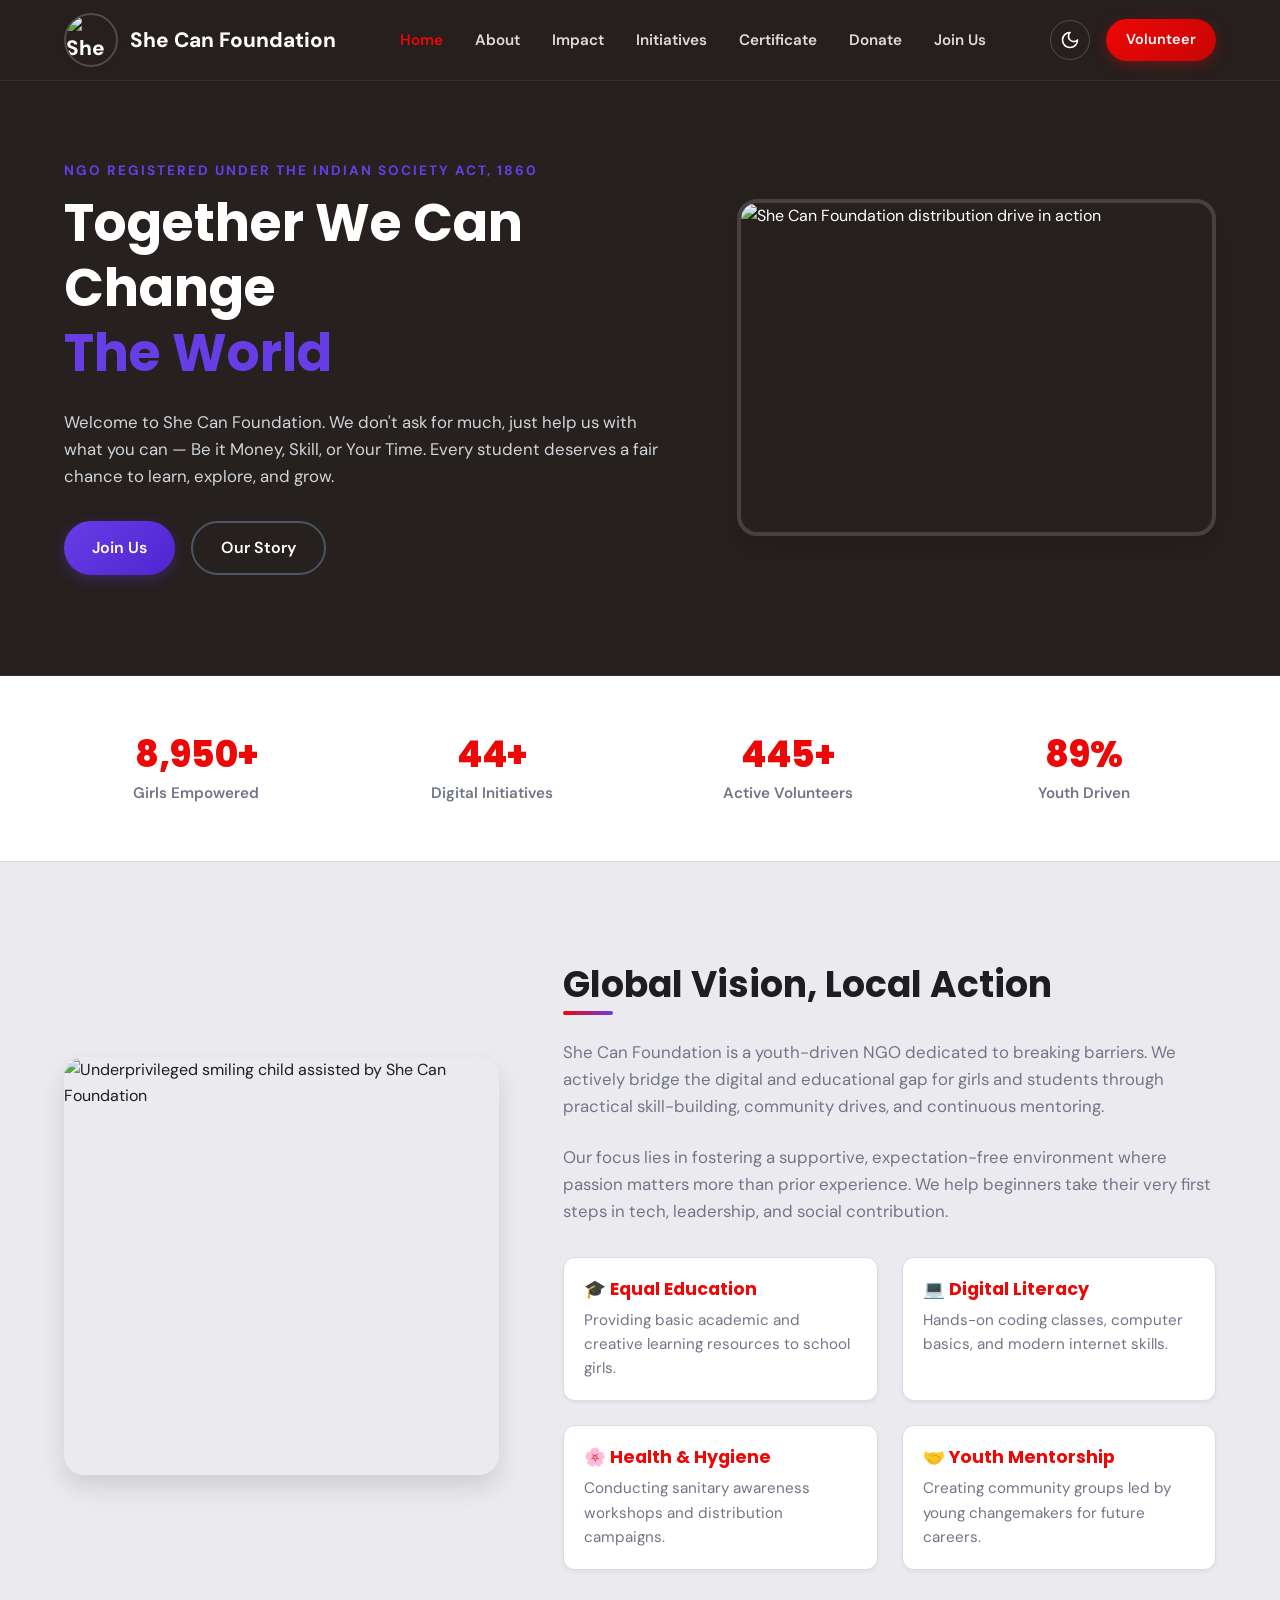
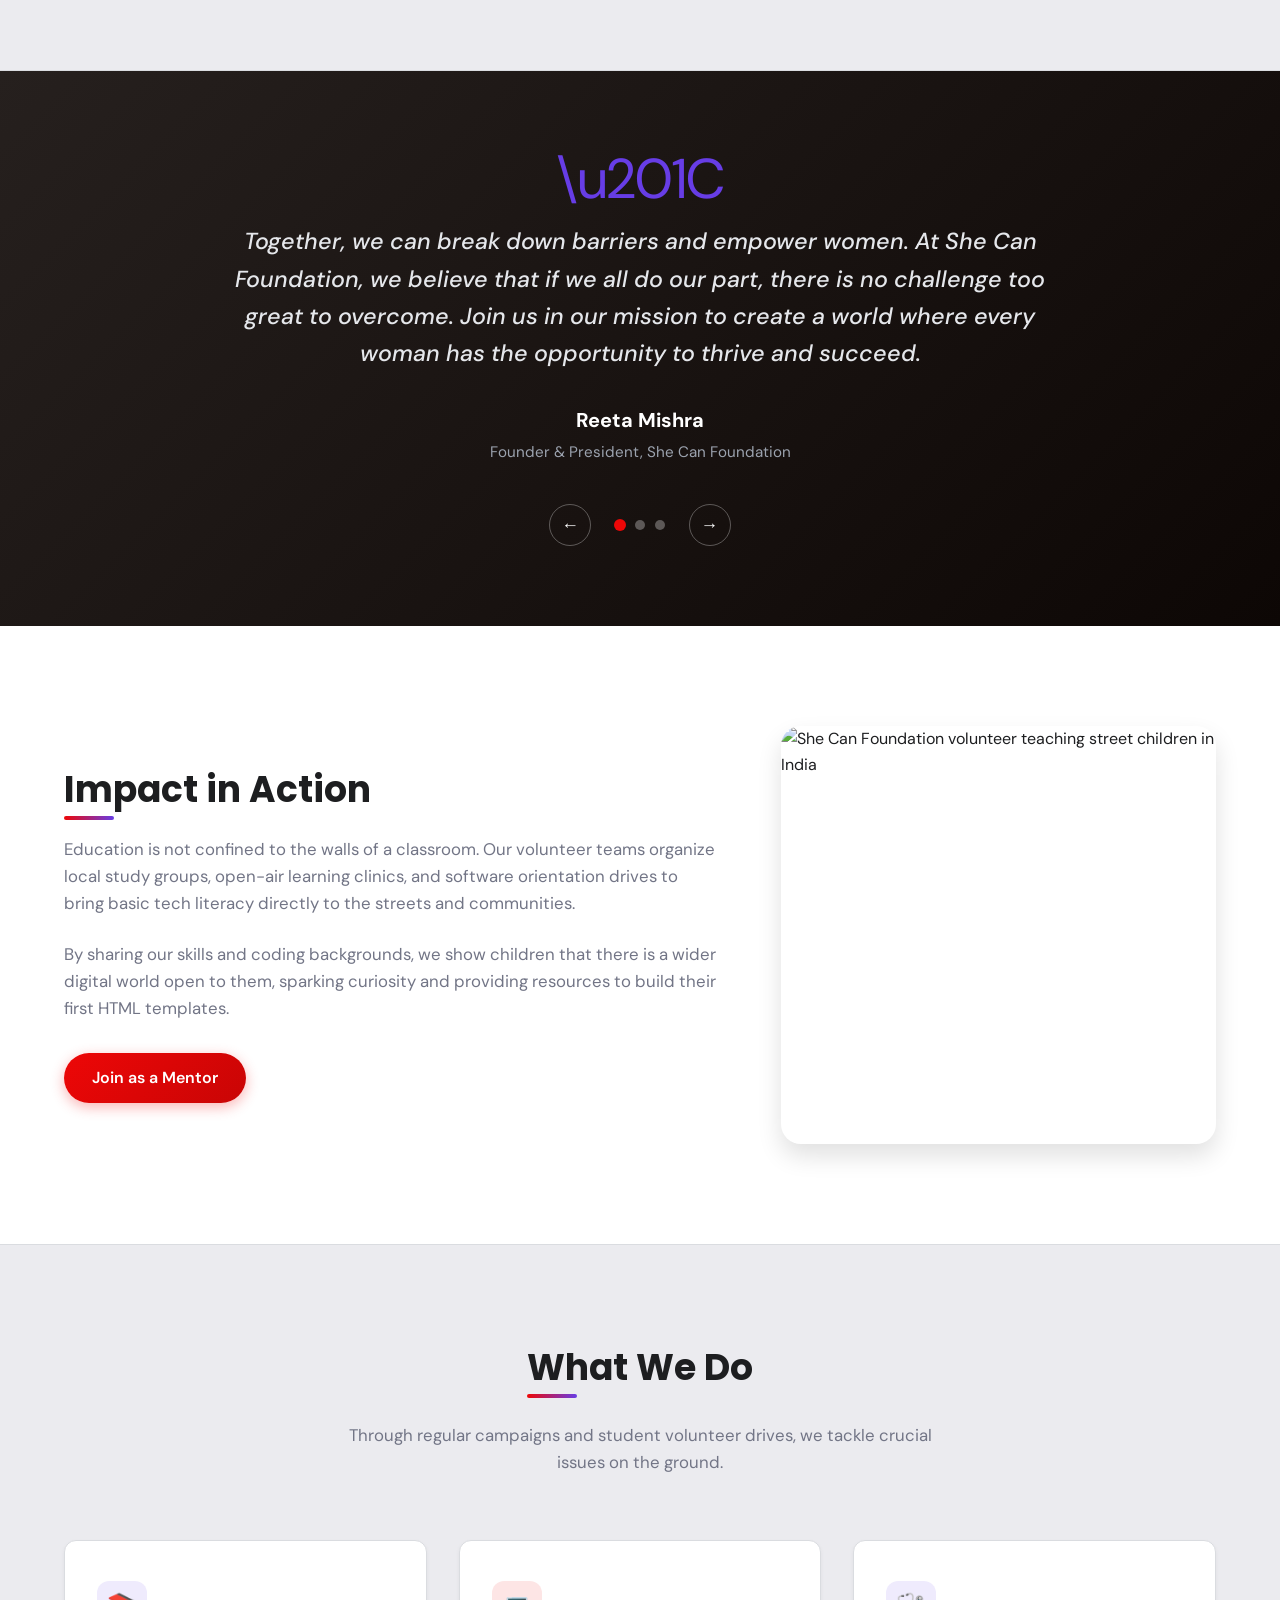
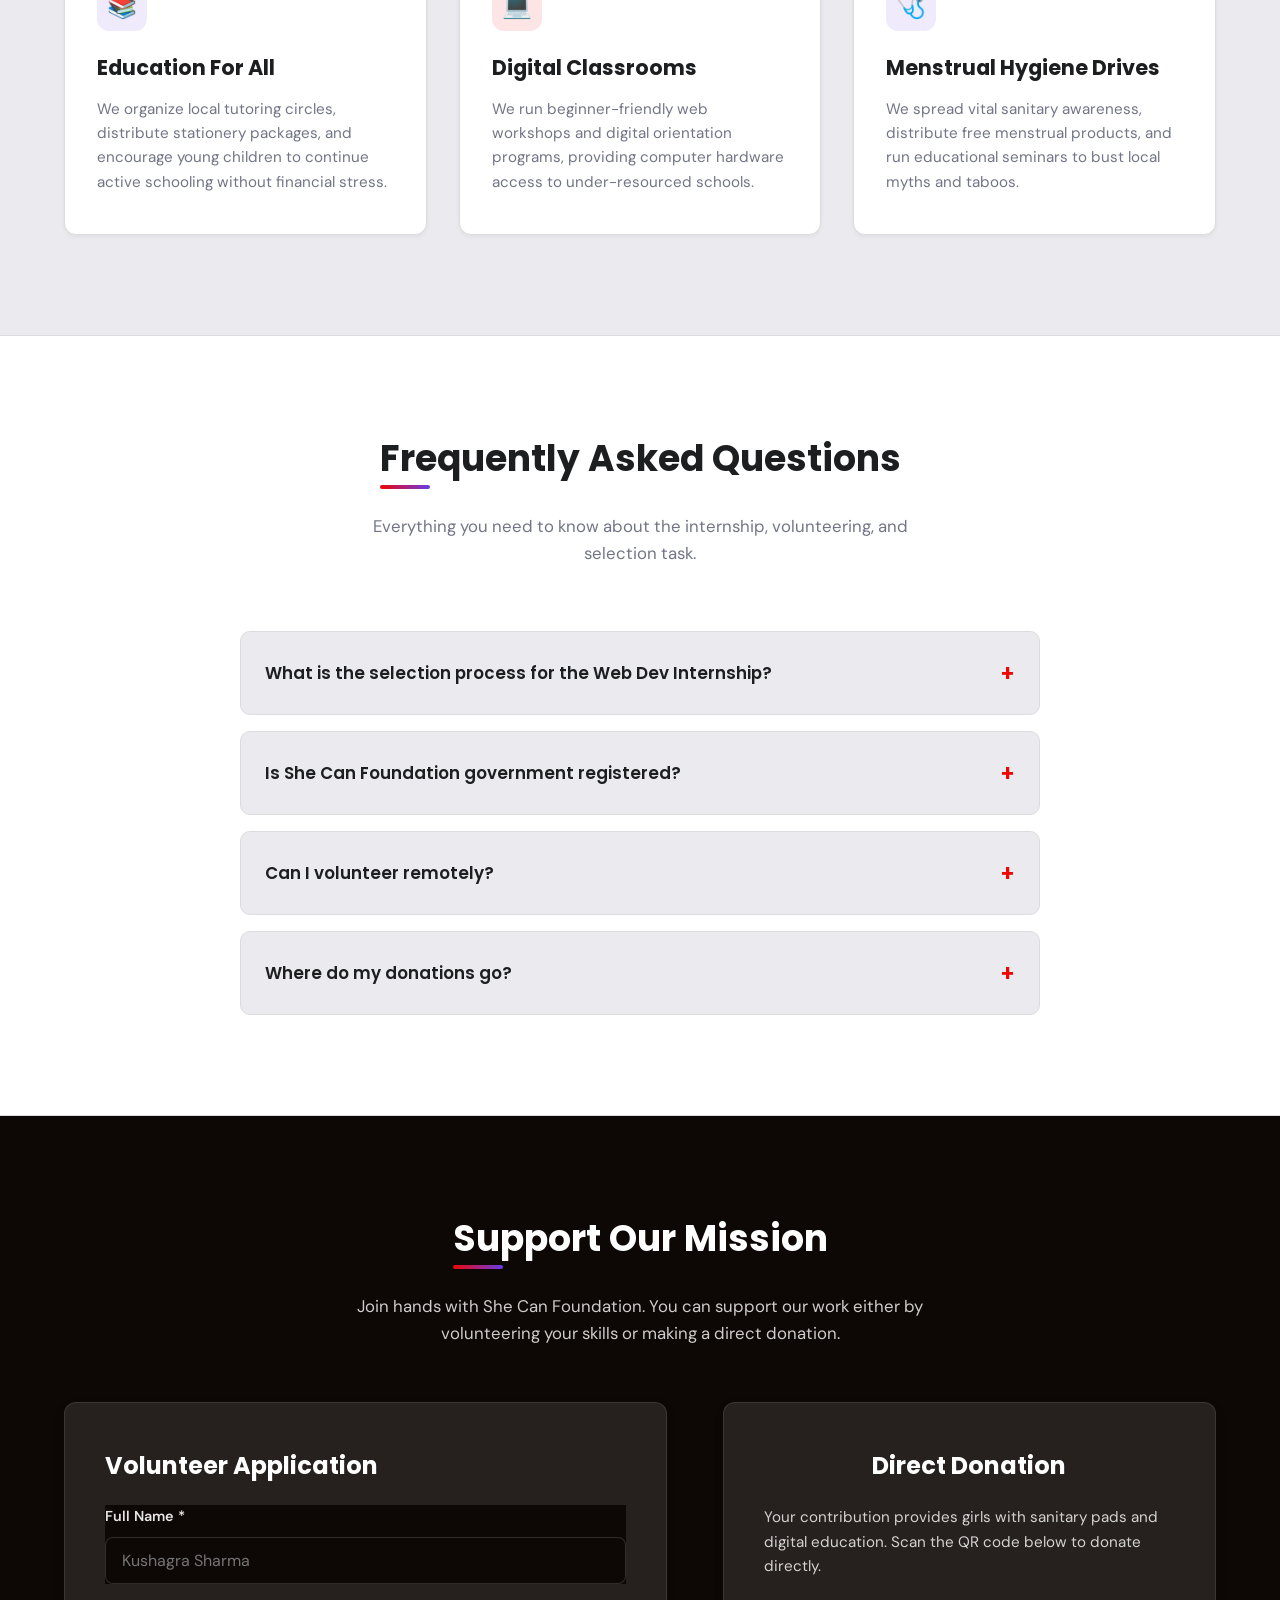
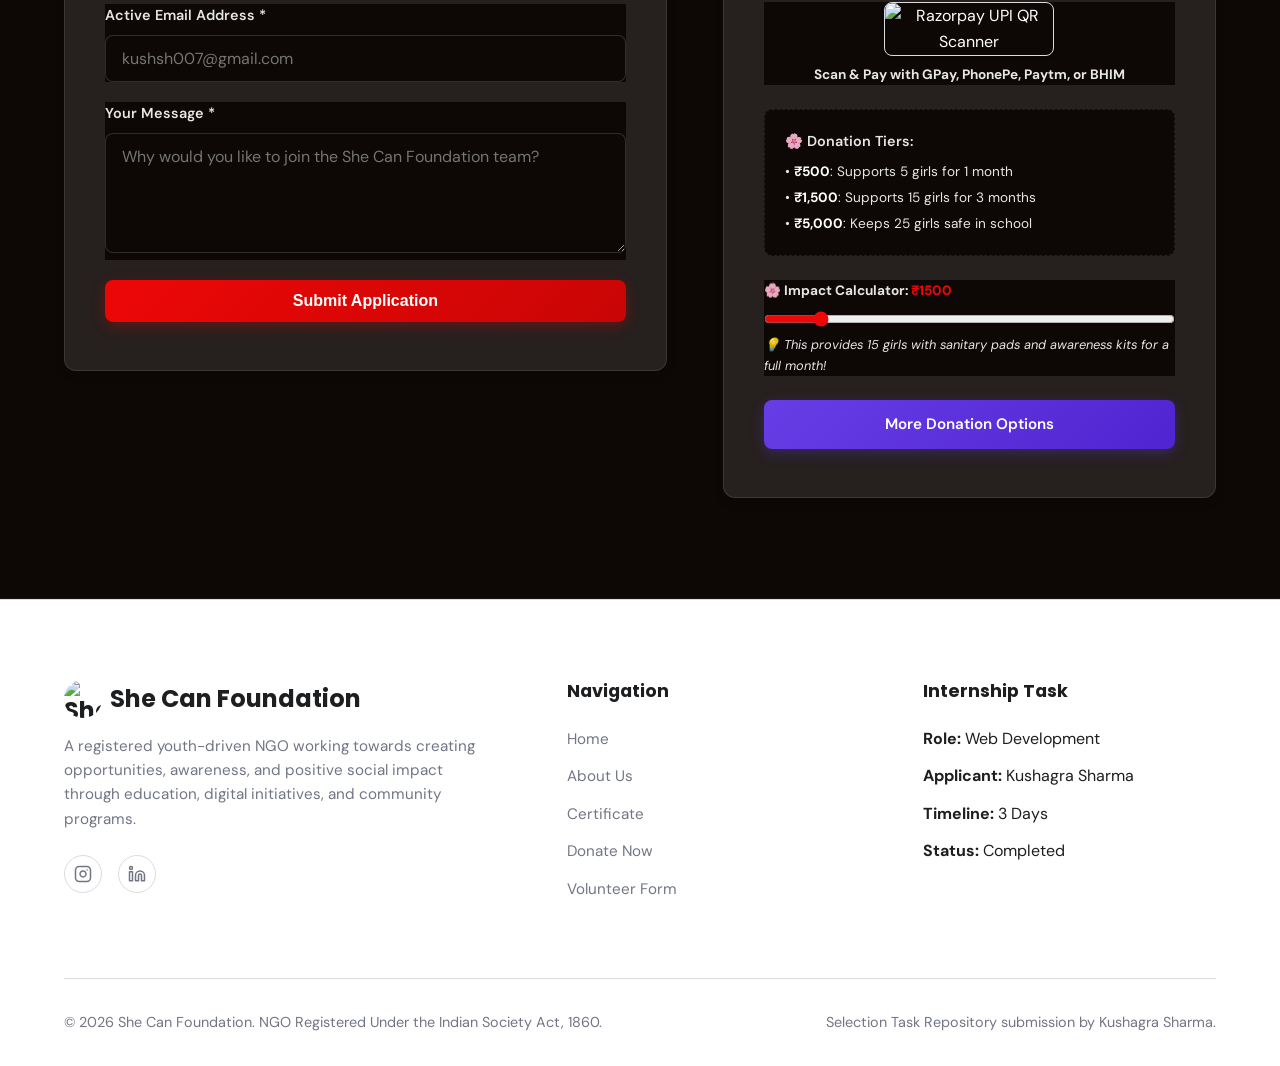
==== commit 7f71a3a5: "Clean: Remove HTML comments from homepage, update Instagram link" ====
--- a/index.html
+++ b/index.html
@@ -4,8 +4,6 @@
   <meta charset="UTF-8">
   <meta name="viewport" content="width=device-width, initial-scale=1.0">
   <title>Welcome to She Can Foundation | NGO Registered under Indian Society Act</title>
-  
-  <!-- Prevent styling flashes in dark mode (FOUC) -->
   <meta name="color-scheme" content="light dark">
   <link rel="icon" type="image/jpeg" href="assets/favicon.jpg">
   <script>
@@ -19,22 +17,17 @@
       }
     })();
   </script>
-
-  <!-- Style link -->
   <link rel="stylesheet" href="style.css">
 </head>
 <body>
 
-  <!-- --- Header / Navigation --- -->
   <header id="header">
     <div class="container">
       <div class="nav-wrapper">
-        <!-- Logo -->
         <a href="#" class="logo" aria-label="She Can Foundation Home">
           <img src="assets/logo.jpg" alt="She Can Foundation Logo"> She Can Foundation
         </a>
         
-        <!-- Navigation Links -->
         <nav>
           <ul class="nav-menu" id="nav-menu">
             <li><a href="#home" class="nav-link active">Home</a></li>
@@ -47,14 +40,11 @@
           </ul>
         </nav>
 
-        <!-- Right Header Actions (Toggle & CTA) -->
         <div class="nav-actions">
           <button class="theme-btn" id="theme-toggle" aria-label="Toggle light/dark theme">
-            <!-- Moon Icon for dark mode switch -->
             <svg class="moon-icon" xmlns="http://www.w3.org/2000/svg" width="20" height="20" viewBox="0 0 24 24" fill="none" stroke="currentColor" stroke-width="2" stroke-linecap="round" stroke-linejoin="round">
               <path d="M12 3a6 6 0 0 0 9 9 9 9 0 1 1-9-9Z"/>
             </svg>
-            <!-- Sun Icon for light mode switch -->
             <svg class="sun-icon" xmlns="http://www.w3.org/2000/svg" width="20" height="20" viewBox="0 0 24 24" fill="none" stroke="currentColor" stroke-width="2" stroke-linecap="round" stroke-linejoin="round">
               <circle cx="12" cy="12" r="4"/>
               <path d="M12 2v2M12 20v2M4.93 4.93l1.41 1.41M17.66 17.66l1.41 1.41M2 12h2M20 12h2M6.34 17.66l-1.41 1.41M19.07 4.93l-1.41 1.41"/>
@@ -63,7 +53,6 @@
           
           <a href="#join" class="btn btn-primary" style="padding: 0.6rem 1.25rem; font-size: 0.9rem;">Volunteer</a>
           
-          <!-- Mobile Menu Burger -->
           <button class="menu-toggle" id="menu-toggle" aria-label="Toggle mobile menu">
             <span></span>
             <span></span>
@@ -74,7 +63,6 @@
     </div>
   </header>
 
-  <!-- --- Hero Section --- -->
   <section class="hero-section" id="home">
     <div class="container">
       <div class="hero-grid">
@@ -98,7 +86,6 @@
     </div>
   </section>
 
-  <!-- --- Stats Banner --- -->
   <section class="stats-section">
     <div class="container">
       <div class="stats-grid">
@@ -122,7 +109,6 @@
     </div>
   </section>
 
-  <!-- --- About Section --- -->
   <section class="about-section" id="about">
     <div class="container">
       <div class="about-grid">
@@ -161,12 +147,11 @@
     </div>
   </section>
 
-  <!-- --- Testimonials Section --- -->
   <section class="quote-section" id="testimonials">
     <div class="container">
       <div class="slider-container">
         <div class="quote-slide active">
-          <div class="quote-icon">“</div>
+          <div class="quote-icon">\u201C</div>
           <p class="quote-text">
             Together, we can break down barriers and empower women. At She Can Foundation, we believe that if we all do our part, there is no challenge too great to overcome. Join us in our mission to create a world where every woman has the opportunity to thrive and succeed.
           </p>
@@ -174,7 +159,7 @@
           <div class="quote-author-title">Founder & President, She Can Foundation</div>
         </div>
         <div class="quote-slide">
-          <div class="quote-icon">“</div>
+          <div class="quote-icon">\u201C</div>
           <p class="quote-text">
             Developing digital platforms for She Can Foundation allowed me to combine tech skills with social good. The selection process is creative, encouraging, and supports growth.
           </p>
@@ -182,7 +167,7 @@
           <div class="quote-author-title">Web Development Lead Applicant</div>
         </div>
         <div class="quote-slide">
-          <div class="quote-icon">“</div>
+          <div class="quote-icon">\u201C</div>
           <p class="quote-text">
             Teaching coding clinics to underprivileged girls is life-changing. Watching their faces light up as they build their first html page is the best reward possible.
           </p>
@@ -190,7 +175,6 @@
           <div class="quote-author-title">Volunteer Mentor, Delhi Chapter</div>
         </div>
         
-        <!-- Slider controls -->
         <div class="slider-controls">
           <button class="slider-btn prev-btn" aria-label="Previous quote">&#8592;</button>
           <div class="slider-dots">
@@ -204,7 +188,6 @@
     </div>
   </section>
 
-  <!-- --- On-ground Activity Showcase Section --- -->
   <section class="activity-section" id="impact">
     <div class="container">
       <div class="activity-grid">
@@ -227,7 +210,6 @@
     </div>
   </section>
 
-  <!-- --- Initiatives Section --- -->
   <section class="initiatives-section" id="initiatives">
     <div class="container">
       <div class="section-header text-center">
@@ -236,19 +218,16 @@
       </div>
       
       <div class="initiatives-grid">
-        <!-- Card 1 -->
         <div class="initiative-card">
           <div class="card-icon">📚</div>
           <h3>Education For All</h3>
           <p>We organize local tutoring circles, distribute stationery packages, and encourage young children to continue active schooling without financial stress.</p>
         </div>
-        <!-- Card 2 -->
         <div class="initiative-card accent-card">
           <div class="card-icon">💻</div>
           <h3>Digital Classrooms</h3>
           <p>We run beginner-friendly web workshops and digital orientation programs, providing computer hardware access to under-resourced schools.</p>
         </div>
-        <!-- Card 3 -->
         <div class="initiative-card">
           <div class="card-icon">🩺</div>
           <h3>Menstrual Hygiene Drives</h3>
@@ -258,7 +237,6 @@
     </div>
   </section>
 
-  <!-- --- FAQ Section --- -->
   <section class="faq-section" id="faq">
     <div class="container">
       <div class="section-header text-center">
@@ -294,7 +272,6 @@
     </div>
   </section>
 
-  <!-- --- Contact / Join Section --- -->
   <section class="join-section" id="join">
     <div class="container">
       <div class="join-section-header text-center" style="margin-bottom: 3.5rem;">
@@ -303,11 +280,9 @@
       </div>
       
       <div class="join-grid">
-        <!-- Column 1: Volunteer Form -->
         <div class="form-card">
           <h3>Volunteer Application</h3>
           
-          <!-- Success banner -->
           <div class="success-msg" id="form-success">
             Form Submitted Successfully! 🎉 We'll get back to you soon.
           </div>
@@ -332,7 +307,6 @@
           </form>
         </div>
 
-        <!-- Column 2: Donation Column -->
         <div class="form-card" style="text-align: center;">
           <h3>Direct Donation</h3>
           <p style="font-size: 0.95rem; margin-bottom: 1.5rem; text-align: left;">
@@ -353,7 +327,6 @@
             <p style="font-size: 0.85rem; margin: 0; color: rgba(255, 255, 255, 0.8);">• <strong>₹5,000</strong>: Keeps 25 girls safe in school</p>
           </div>
 
-          <!-- Impact Range Slider -->
           <div style="margin-top: 1.5rem; text-align: left;">
             <label for="direct-amount-slider" class="form-label" style="font-size: 0.85rem; font-weight: 700; color: rgba(255, 255, 255, 0.9);">
               🌸 Impact Calculator: <span id="direct-slider-val" style="color: var(--primary-color);">₹1500</span>
@@ -368,7 +341,6 @@
     </div>
   </section>
 
-  <!-- --- Footer --- -->
   <footer>
     <div class="container">
       <div class="footer-grid">
@@ -425,7 +397,6 @@
     </div>
   </footer>
 
-  <!-- Script link -->
   <script src="script.js"></script>
 </body>
 </html>
--- a/style.css
+++ b/style.css
@@ -1,55 +1,35 @@
-/* 
-  =========================================
-  SHE CAN FOUNDATION - SELECTION TASK STYLES
-  =========================================
-  Clean, modern, and basic CSS.
-  Directly inspired by shecanfoundation.org:
-  - Typography: Poppins & DM Sans
-  - Brand Colors: Royal Purple (#673de6) & Logo Orange-Red (#ff4d15)
-  - Section Backgrounds: Alternating Dark Charcoal (#26201e), Lavender-Gray (#ebebef), and White (#ffffff)
-*/
-
-/* --- Google Fonts --- */
 @import url('https://fonts.googleapis.com/css2?family=DM+Sans:wght@400;500;700&family=Poppins:wght@400;500;600;700;800&display=swap');
 
-/* --- Design Tokens / Variables --- */
 :root {
-  /* Color Scheme - shecanfoundation.org original branding */
-  --primary-color: #ed0707;       /* Original brand highlight/button color (bright red) */
+  --primary-color: #ed0707;
   --primary-hover: #c90505;
-  --secondary-color: #673de6;     /* Royal Purple (Logo color) */
+  --secondary-color: #673de6;
   --secondary-hover: #5025d1;
-  --text-main: #1d1e20;           /* Off-black body text */
-  --text-muted: #727586;          /* Muted gray text */
-  --bg-main: #ffffff;             
-  --bg-subtle: #ebebef;           /* Original light gray background block (rgb(235, 235, 239)) */
-  --bg-dark: #26201e;             /* Original dark background banner (rgb(38, 32, 30)) */
-  --bg-dark-deep: #0d0705;        /* Original very dark background (rgb(13, 7, 5)) */
+  --text-main: #1d1e20;
+  --text-muted: #727586;
+  --bg-main: #ffffff;
+  --bg-subtle: #ebebef;
+  --bg-dark: #26201e;
+  --bg-dark-deep: #0d0705;
   --white: #ffffff;
-  --border-color: #dadce0;        
-  
-  /* Shadow Effects */
+  --border-color: #dadce0;
   --shadow-sm: 0 2px 4px rgba(0, 0, 0, 0.05);
   --shadow-md: 0 4px 12px rgba(0, 0, 0, 0.08);
   --shadow-lg: 0 12px 24px rgba(0, 0, 0, 0.12);
-  
-  /* Layout spacing */
   --border-radius: 12px;
   --transition-speed: 0.3s;
 }
 
-/* --- Dark Theme Tokens --- */
 [data-theme="dark"] {
   --text-main: #f2f3f6;
   --text-muted: #9ca3af;
-  --bg-main: #0f172a;             /* Slate dark background */
-  --bg-subtle: #1e293b;           /* Slate lighter background */
+  --bg-main: #0f172a;
+  --bg-subtle: #1e293b;
   --border-color: #334155;
   --shadow-md: 0 4px 12px rgba(0, 0, 0, 0.3);
   --shadow-lg: 0 12px 24px rgba(0, 0, 0, 0.4);
 }
 
-/* --- Base Resets --- */
 * {
   margin: 0;
   padding: 0;
@@ -80,7 +60,6 @@
   color: inherit;
 }
 
-/* --- Typography --- */
 h1, h2, h3, h4, h5, h6 {
   font-family: 'Poppins', sans-serif;
   font-weight: 700;
@@ -99,7 +78,6 @@
   display: inline-block;
 }
 
-/* Elegant decorative line under main headings */
 h2::after {
   content: '';
   position: absolute;
@@ -117,7 +95,6 @@
   margin-bottom: 1.5rem;
 }
 
-/* --- Helper Classes / Utilities --- */
 .container {
   max-width: 1200px;
   margin: 0 auto;
@@ -176,14 +153,13 @@
   background-color: rgba(103, 61, 230, 0.05);
 }
 
-/* --- Header & Navigation --- */
 header {
   position: fixed;
   top: 0;
   left: 0;
   width: 100%;
   z-index: 1000;
-  background-color: rgba(38, 32, 30, 0.95); /* Transparent original dark charcoal */
+  background-color: rgba(38, 32, 30, 0.95);
   backdrop-filter: blur(10px);
   -webkit-backdrop-filter: blur(10px);
   border-bottom: 1px solid rgba(255, 255, 255, 0.08);
@@ -196,7 +172,7 @@
 
 header.scrolled {
   box-shadow: var(--shadow-sm);
-  background-color: rgb(38, 32, 30); /* Solid original dark charcoal */
+  background-color: rgb(38, 32, 30);
 }
 
 .nav-wrapper {
@@ -209,7 +185,7 @@
 .logo {
   font-size: 1.3rem;
   font-weight: 800;
-  color: #ffffff; /* White logo text for high-contrast on dark header */
+  color: #ffffff;
   display: flex;
   align-items: center;
   gap: 0.75rem;
@@ -235,13 +211,13 @@
 .nav-link {
   font-weight: 600;
   font-size: 0.95rem;
-  color: rgba(255, 255, 255, 0.85); /* Readable light text on dark header */
+  color: rgba(255, 255, 255, 0.85);
   transition: color var(--transition-speed);
 }
 
 .nav-link:hover,
 .nav-link.active {
-  color: var(--primary-color); /* Hover / active red */
+  color: var(--primary-color);
 }
 
 .nav-actions {
@@ -250,7 +226,6 @@
   gap: 1rem;
 }
 
-/* Theme Toggle Button */
 .theme-btn {
   background: transparent;
   border: 1px solid rgba(255, 255, 255, 0.2);
@@ -261,7 +236,7 @@
   display: flex;
   align-items: center;
   justify-content: center;
-  color: #ffffff; /* White icon */
+  color: #ffffff;
   transition: all var(--transition-speed);
 }
 
@@ -270,23 +245,11 @@
   border-color: var(--primary-color);
 }
 
-.theme-btn .sun-icon {
-  display: none;
-}
-
-.theme-btn .moon-icon {
-  display: block;
-}
-
-[data-theme="dark"] .theme-btn .sun-icon {
-  display: block;
-}
-
-[data-theme="dark"] .theme-btn .moon-icon {
-  display: none;
-}
-
-/* Mobile Menu Toggle */
+.theme-btn .sun-icon { display: none; }
+.theme-btn .moon-icon { display: block; }
+[data-theme="dark"] .theme-btn .sun-icon { display: block; }
+[data-theme="dark"] .theme-btn .moon-icon { display: none; }
+
 .menu-toggle {
   display: none;
   background: transparent;
@@ -306,25 +269,16 @@
   transition: all var(--transition-speed);
 }
 
-/* --- Hero Section --- */
 .hero-section {
   padding: 160px 0 100px 0;
-  background-color: var(--bg-dark); /* Original Dark Charcoal background */
+  background-color: var(--bg-dark);
   color: var(--white);
   border-bottom: 1px solid #332d2b;
 }
 
-.hero-section h1 {
-  color: var(--white);
-}
-
-.hero-section h1 span {
-  color: var(--secondary-color);
-}
-
-.hero-section p {
-  color: #d1d5db; /* Light gray body text */
-}
+.hero-section h1 { color: var(--white); }
+.hero-section h1 span { color: var(--secondary-color); }
+.hero-section p { color: #d1d5db; }
 
 .hero-section .btn-outline {
   border-color: #4b5563;
@@ -343,13 +297,8 @@
   gap: 4rem;
 }
 
-.hero-content h1 {
-  margin-bottom: 1.5rem;
-}
-
-.hero-content p {
-  margin-bottom: 2rem;
-}
+.hero-content h1 { margin-bottom: 1.5rem; }
+.hero-content p { margin-bottom: 2rem; }
 
 .hero-buttons {
   display: flex;
@@ -372,9 +321,8 @@
   border: 4px solid rgba(255, 255, 255, 0.15);
 }
 
-/* --- Stats / Impact Bar --- */
 .stats-section {
-  background-color: var(--bg-main); /* White divider section */
+  background-color: var(--bg-main);
   padding: 3.5rem 0;
   border-bottom: 1px solid var(--border-color);
 }
@@ -385,9 +333,7 @@
   gap: 2rem;
 }
 
-.stat-card {
-  text-align: center;
-}
+.stat-card { text-align: center; }
 
 .stat-card h3 {
   font-size: 2.25rem;
@@ -402,10 +348,9 @@
   font-size: 0.95rem;
 }
 
-/* --- About Section --- */
 .about-section {
   padding: 100px 0;
-  background-color: var(--bg-subtle); /* Original light lavender-gray background */
+  background-color: var(--bg-subtle);
   border-bottom: 1px solid var(--border-color);
 }
 
@@ -424,9 +369,7 @@
   object-fit: cover;
 }
 
-.about-content h2 {
-  margin-bottom: 2rem;
-}
+.about-content h2 { margin-bottom: 2rem; }
 
 .about-features {
   display: grid;
@@ -436,7 +379,7 @@
 }
 
 .feature-box {
-  background-color: var(--bg-main); /* White boxes on gray background */
+  background-color: var(--bg-main);
   padding: 1.25rem;
   border-radius: var(--border-radius);
   border: 1px solid var(--border-color);
@@ -454,9 +397,8 @@
   margin: 0;
 }
 
-/* --- Founder Quote Section --- */
 .quote-section {
-  background: linear-gradient(135deg, var(--bg-dark), var(--bg-dark-deep)); /* Original Dark Quote block */
+  background: linear-gradient(135deg, var(--bg-dark), var(--bg-dark-deep));
   color: var(--white);
   padding: 80px 0;
 }
@@ -499,10 +441,9 @@
   margin-top: 0.25rem;
 }
 
-/* --- On-ground Activity Showcase Section --- */
 .activity-section {
   padding: 100px 0;
-  background-color: var(--bg-main); /* White background section */
+  background-color: var(--bg-main);
   border-bottom: 1px solid var(--border-color);
 }
 
@@ -513,9 +454,7 @@
   gap: 4rem;
 }
 
-.activity-content h2 {
-  margin-bottom: 1.5rem;
-}
+.activity-content h2 { margin-bottom: 1.5rem; }
 
 .activity-image-wrapper img {
   border-radius: 20px;
@@ -525,16 +464,13 @@
   object-fit: cover;
 }
 
-/* --- Initiatives Section --- */
 .initiatives-section {
   padding: 100px 0;
-  background-color: var(--bg-subtle); /* Original light lavender-gray background */
+  background-color: var(--bg-subtle);
   border-bottom: 1px solid var(--border-color);
 }
 
-.section-header {
-  margin-bottom: 4rem;
-}
+.section-header { margin-bottom: 4rem; }
 
 .initiatives-grid {
   display: grid;
@@ -543,7 +479,7 @@
 }
 
 .initiative-card {
-  background-color: var(--bg-main); /* White cards on gray section */
+  background-color: var(--bg-main);
   padding: 2.5rem 2rem;
   border-radius: var(--border-radius);
   border: 1px solid var(--border-color);
@@ -585,36 +521,26 @@
   margin: 0;
 }
 
-/* --- Join/Contact Section --- */
 .join-section {
   padding: 100px 0;
-  background-color: var(--bg-dark-deep); /* Dark background to match original */
+  background-color: var(--bg-dark-deep);
   color: var(--white);
   border-bottom: 1px solid rgba(255, 255, 255, 0.05);
 }
 
-.join-section-header {
-  margin-bottom: 3.5rem;
-}
-
-.join-section-header h2 {
-  color: var(--white);
-}
-
-.join-section-header p {
-  color: rgba(255, 255, 255, 0.8) !important;
-}
+.join-section-header { margin-bottom: 3.5rem; }
+.join-section-header h2 { color: var(--white); }
+.join-section-header p { color: rgba(255, 255, 255, 0.8) !important; }
 
 .join-grid {
   display: grid;
-  grid-template-columns: 1.1fr 0.9fr; /* Left: Volunteer Form, Right: Donation Column */
+  grid-template-columns: 1.1fr 0.9fr;
   gap: 3.5rem;
   align-items: start;
 }
 
-/* Form Styling */
 .form-card {
-  background-color: var(--bg-dark); /* Midnight purple card background on dark section */
+  background-color: var(--bg-dark);
   padding: 3rem 2.5rem;
   border-radius: var(--border-radius);
   border: 1px solid rgba(255, 255, 255, 0.1);
@@ -627,13 +553,9 @@
   color: var(--white);
 }
 
-.form-card p {
-  color: rgba(255, 255, 255, 0.8) !important;
-}
-
-.join-section .form-label {
-  color: rgba(255, 255, 255, 0.9);
-}
+.form-card p { color: rgba(255, 255, 255, 0.8) !important; }
+
+.join-section .form-label { color: rgba(255, 255, 255, 0.9); }
 
 .join-section .form-control {
   background-color: var(--bg-dark-deep);
@@ -651,17 +573,10 @@
   border-color: rgba(255, 255, 255, 0.1) !important;
 }
 
-.join-section .form-card div p {
-  color: rgba(255, 255, 255, 0.9) !important;
-}
-
-.join-section .form-card div p strong {
-  color: var(--white) !important;
-}
-
-.form-group {
-  margin-bottom: 1.25rem;
-}
+.join-section .form-card div p { color: rgba(255, 255, 255, 0.9) !important; }
+.join-section .form-card div p strong { color: var(--white) !important; }
+
+.form-group { margin-bottom: 1.25rem; }
 
 .form-label {
   display: block;
@@ -695,7 +610,6 @@
   min-height: 120px;
 }
 
-/* Success Message Overlay style */
 .success-msg {
   display: none;
   background-color: #d1fae5;
@@ -714,9 +628,8 @@
   color: #a7f3d0;
 }
 
-/* --- Footer --- */
 footer {
-  background-color: var(--bg-main); /* Original white footer background */
+  background-color: var(--bg-main);
   padding: 5rem 0 2rem 0;
   border-top: 1px solid var(--border-color);
 }
@@ -768,13 +681,8 @@
   color: var(--text-main);
 }
 
-.footer-links ul {
-  list-style: none;
-}
-
-.footer-links li {
-  margin-bottom: 0.75rem;
-}
+.footer-links ul { list-style: none; }
+.footer-links li { margin-bottom: 0.75rem; }
 
 .footer-links a {
   font-size: 0.95rem;
@@ -782,9 +690,7 @@
   transition: color var(--transition-speed);
 }
 
-.footer-links a:hover {
-  color: var(--primary-color);
-}
+.footer-links a:hover { color: var(--primary-color); }
 
 .footer-bottom {
   border-top: 1px solid var(--border-color);
@@ -800,8 +706,6 @@
   margin: 0;
   font-size: 0.9rem;
 }
-
-/* --- Responsive Media Queries --- */
 
 @media (max-width: 992px) {
   .hero-grid,
@@ -811,11 +715,9 @@
     grid-template-columns: 1fr;
     gap: 3rem;
   }
-  
-  .hero-image-wrapper {
-    order: -1;
-  }
-  
+
+  .hero-image-wrapper { order: -1; }
+
   .hero-image-wrapper img,
   .about-image-wrapper img,
   .activity-image-wrapper img {
@@ -823,18 +725,14 @@
     width: 100%;
   }
 
-  .initiatives-grid {
-    grid-template-columns: 1fr 1fr;
-  }
-  
+  .initiatives-grid { grid-template-columns: 1fr 1fr; }
+
   .footer-grid {
     grid-template-columns: 1fr 1fr;
     gap: 2.5rem;
   }
-  
-  .footer-about {
-    grid-column: span 2;
-  }
+
+  .footer-about { grid-column: span 2; }
 }
 
 @media (max-width: 768px) {
@@ -844,7 +742,7 @@
     left: -100%;
     width: 100%;
     height: calc(100vh - 80px);
-    background-color: #26201e; /* Same dark charcoal as header */
+    background-color: #26201e;
     flex-direction: column;
     padding: 3rem 1.5rem;
     gap: 2rem;
@@ -853,73 +751,43 @@
     border-top: 1px solid rgba(255, 255, 255, 0.1);
     box-shadow: var(--shadow-md);
   }
-  
-  .nav-menu.active {
-    left: 0;
-  }
-  
-  .menu-toggle {
-    display: flex;
-  }
-  
-  /* Menu Hamburger Animation */
+
+  .nav-menu.active { left: 0; }
+  .menu-toggle { display: flex; }
+
   .menu-toggle.active span:nth-child(1) {
     transform: rotate(45deg) translate(6px, 6px);
   }
-  
-  .menu-toggle.active span:nth-child(2) {
-    opacity: 0;
-  }
-  
+
+  .menu-toggle.active span:nth-child(2) { opacity: 0; }
+
   .menu-toggle.active span:nth-child(3) {
     transform: rotate(-45deg) translate(6px, -6px);
   }
-  
-  .stats-grid {
-    grid-template-columns: 1fr 1fr;
-  }
-  
-  .about-features {
-    grid-template-columns: 1fr;
-  }
-
-  .initiatives-grid {
-    grid-template-columns: 1fr;
-  }
-  
-  .form-card {
-    padding: 2rem 1.5rem;
-  }
+
+  .stats-grid { grid-template-columns: 1fr 1fr; }
+  .about-features { grid-template-columns: 1fr; }
+  .initiatives-grid { grid-template-columns: 1fr; }
+  .form-card { padding: 2rem 1.5rem; }
 }
 
 @media (max-width: 480px) {
-  .stats-grid {
-    grid-template-columns: 1fr;
-  }
-  
-  .footer-grid {
-    grid-template-columns: 1fr;
-  }
-  
-  .footer-about {
-    grid-column: span 1;
-  }
-  
+  .stats-grid { grid-template-columns: 1fr; }
+  .footer-grid { grid-template-columns: 1fr; }
+  .footer-about { grid-column: span 1; }
+
   .hero-buttons {
     flex-direction: column;
   }
-  
-  .hero-buttons .btn {
-    width: 100%;
-  }
-  
+
+  .hero-buttons .btn { width: 100%; }
+
   .footer-bottom {
     flex-direction: column;
     text-align: center;
   }
 }
 
-/* --- Interactive Testimonial Slider Styles --- */
 .slider-container {
   position: relative;
   max-width: 850px;
@@ -992,7 +860,6 @@
   transform: scale(1.2);
 }
 
-/* --- Interactive FAQ Accordion Styles --- */
 .faq-section {
   padding: 100px 0;
   background-color: var(--bg-main);
@@ -1062,7 +929,6 @@
   padding: 0 1.5rem 1.5rem 1.5rem;
 }
 
-/* --- Toast / Confetti Animations --- */
 .confetti-piece {
   position: fixed;
   width: 10px;
@@ -1081,7 +947,6 @@
   }
 }
 
-/* --- Scroll Reveal Animations --- */
 @media (prefers-reduced-motion: no-preference) {
   .scroll-reveal {
     opacity: 0;
@@ -1094,4 +959,3 @@
     transform: translateY(0);
   }
 }
-
